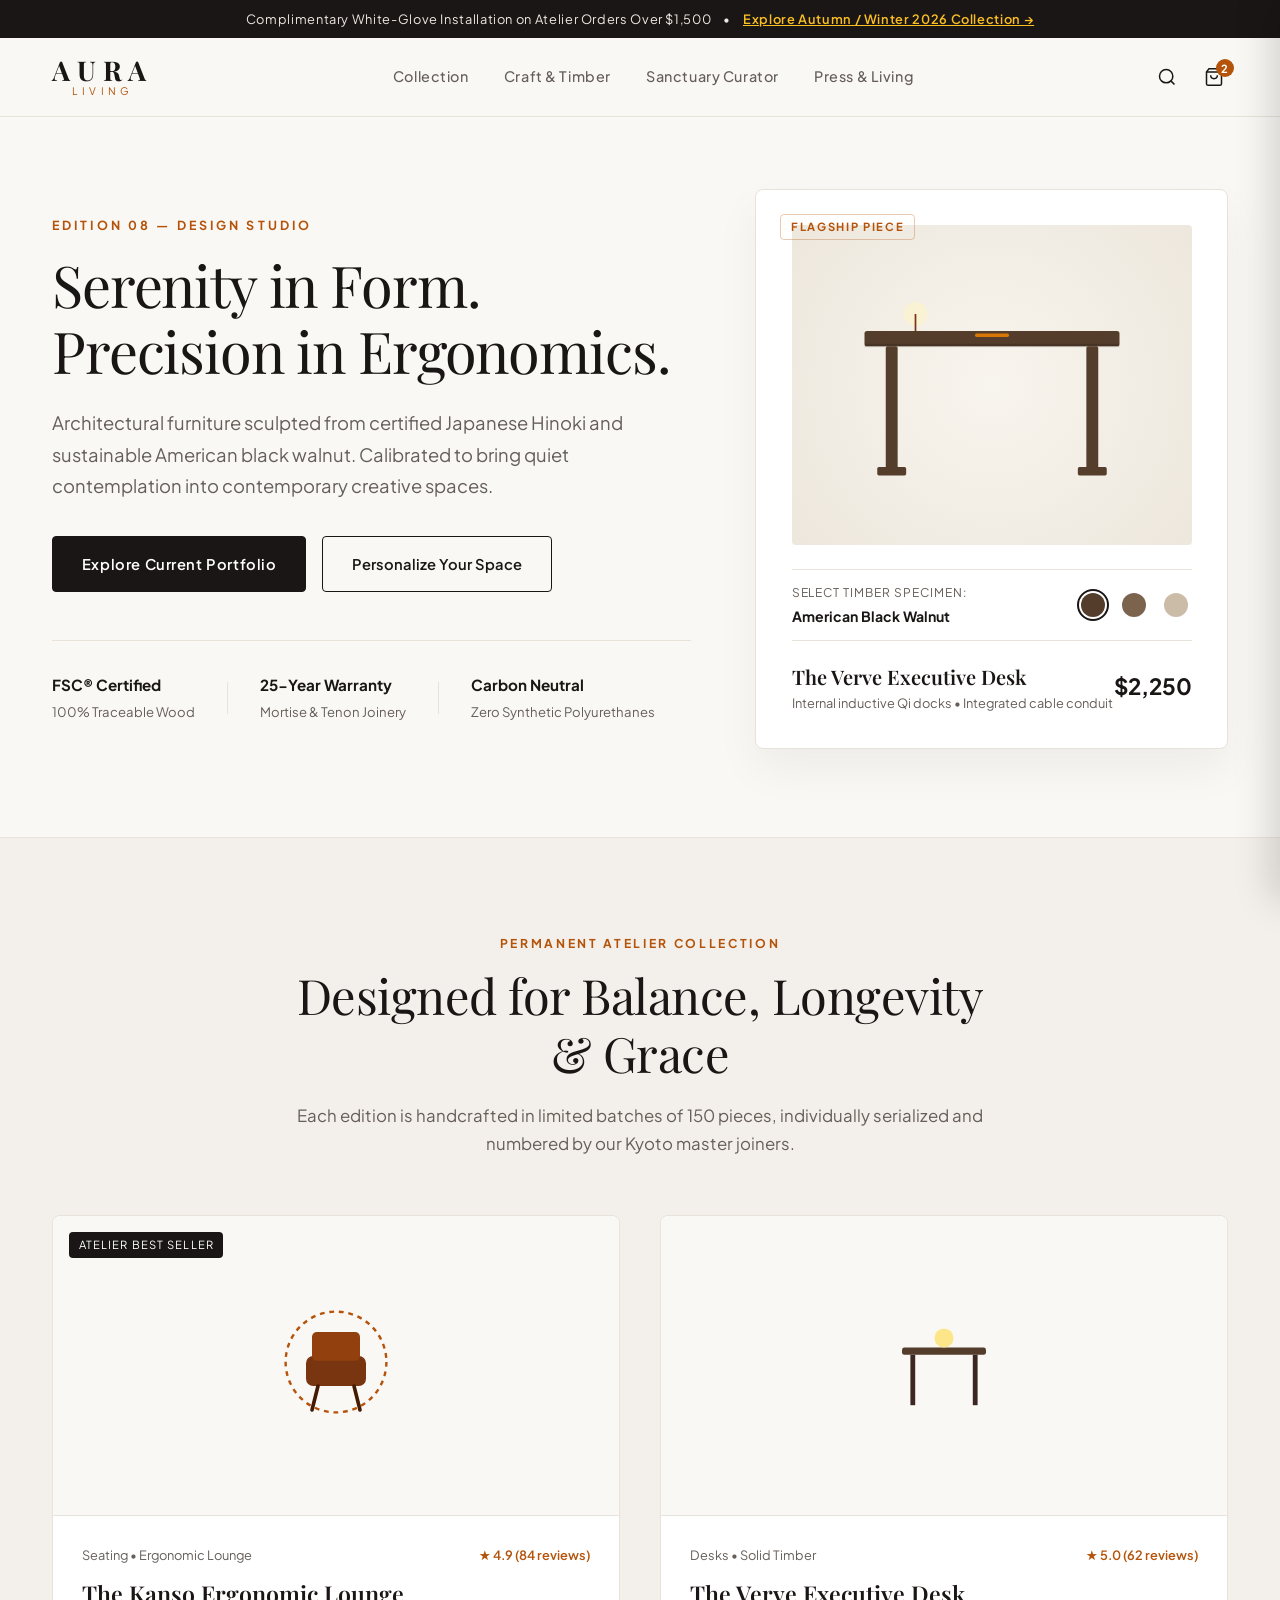
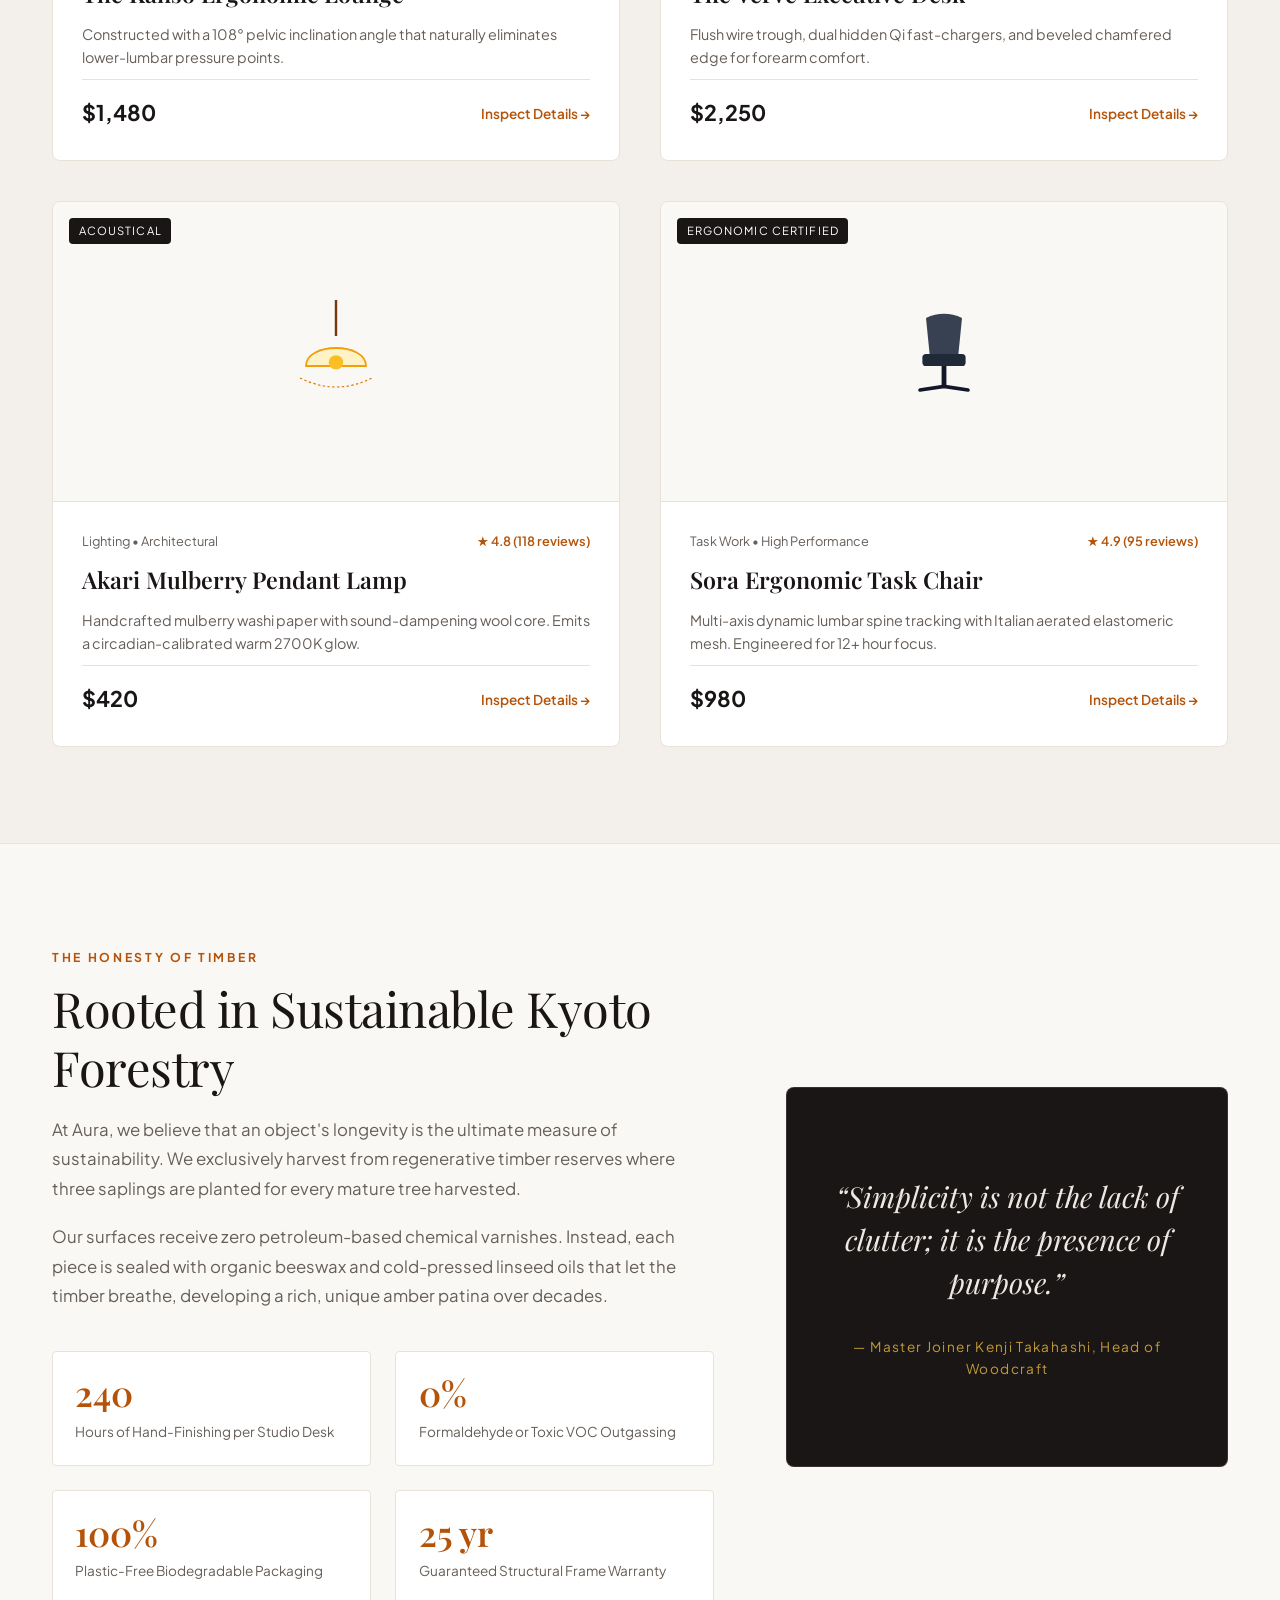
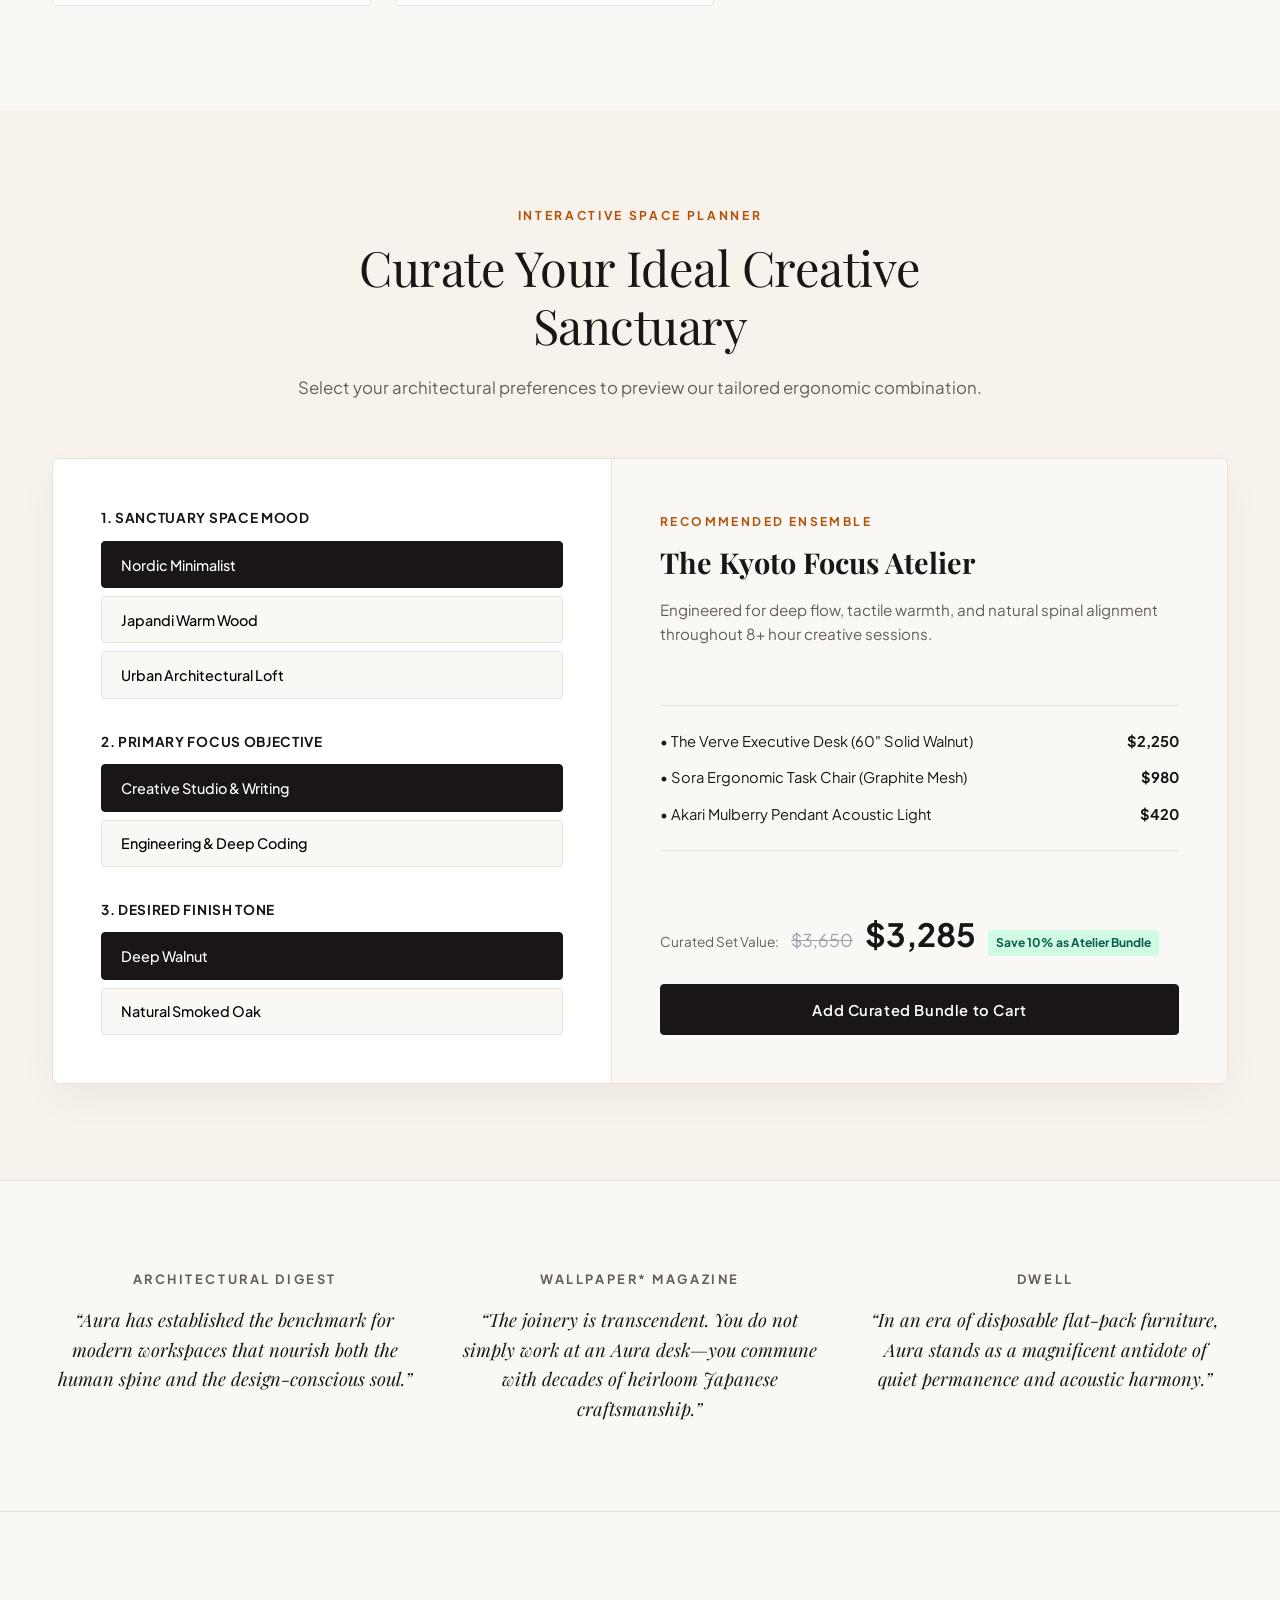
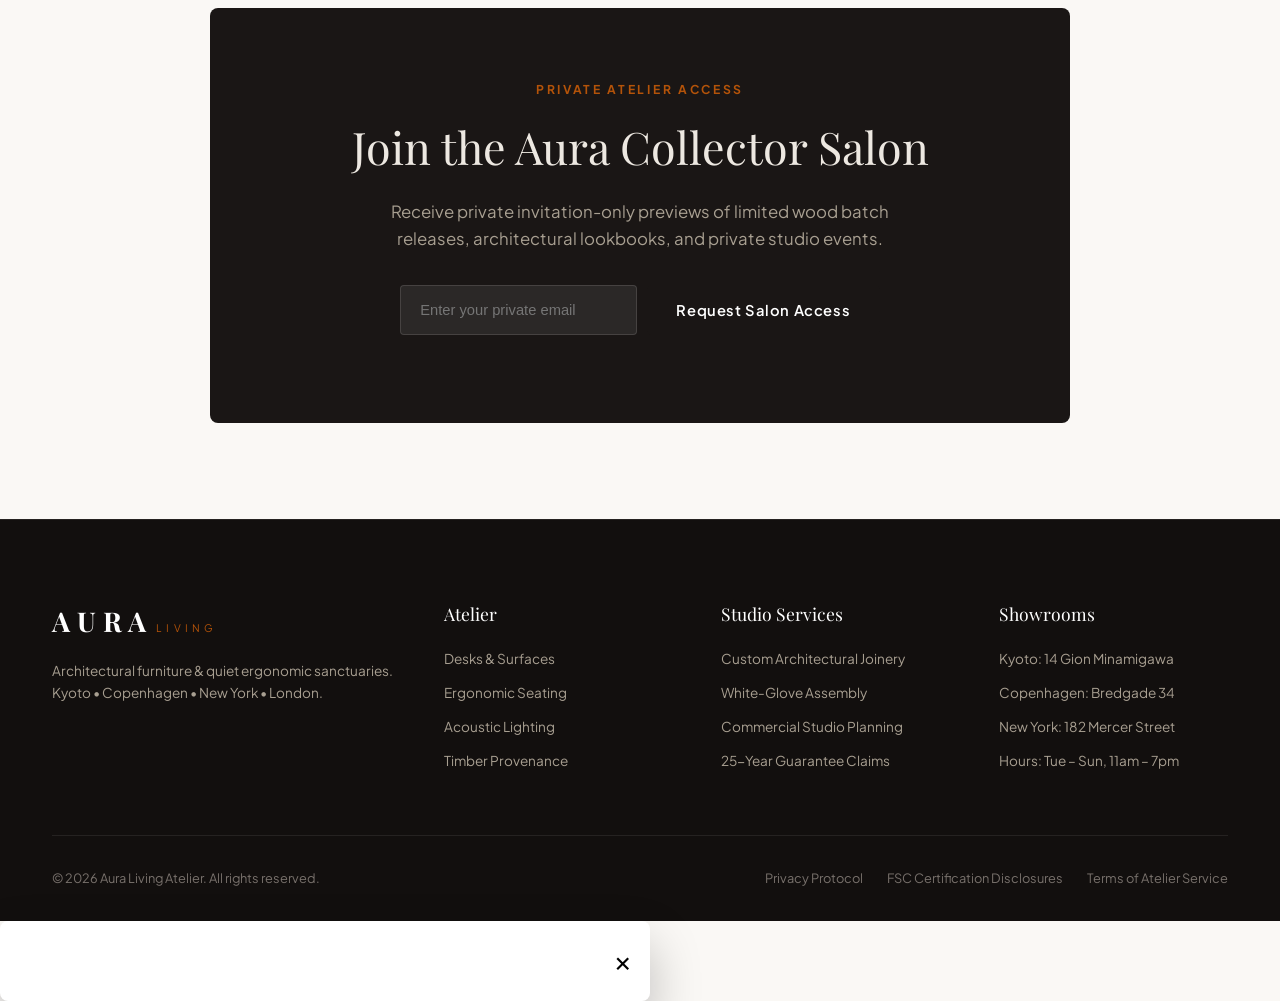
==== aura-home/index.html @ 40849bfd "Initial commit: 3 production landing pages (NexusAI, Aura Living, PulseFit Dynamics)" ====
<!DOCTYPE html>
<html lang="en">
<head>
  <meta charset="UTF-8">
  <meta name="viewport" content="width=device-width, initial-scale=1.0">
  <title>Aura Living — Architectural Furniture &amp; Ergonomic Sanctuaries</title>
  <meta name="description" content="Handcrafted Scandinavian-Japanese ergonomic desks, lounge seating, and architectural lighting engineered from sustainably harvested timber.">
  <link rel="preconnect" href="https://fonts.googleapis.com">
  <link rel="preconnect" href="https://fonts.gstatic.com" crossorigin>
  <link href="https://fonts.googleapis.com/css2?family=Playfair+Display:ital,wght@0,400;0,600;0,700;1,400&family=Plus+Jakarta+Sans:wght@300;400;500;600;700&display=swap" rel="stylesheet">
  <link rel="stylesheet" href="style.css">
</head>
<body>

  <!-- Announcement Bar -->
  <aside class="announcement-bar" id="announcement-bar">
    <div class="announcement-inner">
      <span>Complimentary White-Glove Installation on Atelier Orders Over $1,500</span>
      <span class="announcement-divider">•</span>
      <a href="#flagship" class="announcement-link">Explore Autumn / Winter 2026 Collection &rarr;</a>
    </div>
  </aside>

  <!-- Navigation -->
  <header class="studio-header" id="header">
    <div class="nav-container">
      <button class="mobile-toggle" id="mobile-toggle" aria-label="Toggle Navigation">
        <span></span>
        <span></span>
      </button>

      <a href="#hero" class="studio-logo">
        <span class="logo-title">AURA</span>
        <span class="logo-sub">LIVING</span>
      </a>

      <nav class="studio-nav" id="studio-nav">
        <a href="#flagship" class="nav-link">Collection</a>
        <a href="#materials" class="nav-link">Craft &amp; Timber</a>
        <a href="#customizer" class="nav-link">Sanctuary Curator</a>
        <a href="#reviews" class="nav-link">Press &amp; Living</a>
      </nav>

      <div class="nav-utilities">
        <button class="util-btn search-btn" id="search-trigger" aria-label="Search catalog">
          <svg width="20" height="20" viewBox="0 0 24 24" fill="none" stroke="currentColor" stroke-width="1.8"><circle cx="11" cy="11" r="8"/><path d="M21 21l-4.35-4.35"/></svg>
        </button>
        <button class="util-btn cart-trigger" id="cart-drawer-trigger" aria-label="Shopping Cart">
          <svg width="20" height="20" viewBox="0 0 24 24" fill="none" stroke="currentColor" stroke-width="1.8"><path d="M6 2L3 6v14a2 2 0 0 0 2 2h14a2 2 0 0 0 2-2V6l-3-4z"/><line x1="3" y1="6" x2="21" y2="6"/><path d="M16 10a4 4 0 0 1-8 0"/></svg>
          <span class="cart-count-badge" id="cart-count">2</span>
        </button>
      </div>
    </div>
  </header>

  <main>
    <!-- Hero Section -->
    <section class="hero-section" id="hero">
      <div class="hero-container">
        <div class="hero-content">
          <div class="editorial-tag">EDITION 08 — DESIGN STUDIO</div>
          <h1 class="hero-heading">Serenity in Form. Precision in Ergonomics.</h1>
          <p class="hero-subheading">
            Architectural furniture sculpted from certified Japanese Hinoki and sustainable American black walnut. Calibrated to bring quiet contemplation into contemporary creative spaces.
          </p>

          <div class="hero-actions">
            <a href="#flagship" class="btn-dark">Explore Current Portfolio</a>
            <a href="#customizer" class="btn-outline">Personalize Your Space</a>
          </div>

          <div class="hero-attributes">
            <div class="attr-item">
              <strong>FSC® Certified</strong>
              <span>100% Traceable Wood</span>
            </div>
            <div class="attr-divider"></div>
            <div class="attr-item">
              <strong>25-Year Warranty</strong>
              <span>Mortise &amp; Tenon Joinery</span>
            </div>
            <div class="attr-divider"></div>
            <div class="attr-item">
              <strong>Carbon Neutral</strong>
              <span>Zero Synthetic Polyurethanes</span>
            </div>
          </div>
        </div>

        <div class="hero-visual">
          <div class="visual-card" id="hero-interactive-card">
            <div class="product-badge">FLAGSHIP PIECE</div>
            <div class="material-preview-box" id="material-preview-display">
              <div class="furniture-illustration" id="furniture-svg-stage">
                <!-- Architectural Desk Line SVG -->
                <svg width="340" height="260" viewBox="0 0 400 300" fill="none" xmlns="http://www.w3.org/2000/svg" class="desk-svg">
                  <!-- Desk Top -->
                  <rect x="50" y="90" width="300" height="18" rx="3" class="part-wood wood-fill" />
                  <!-- Bevel edge shadow -->
                  <rect x="50" y="105" width="300" height="4" fill="rgba(0,0,0,0.15)" />
                  <!-- Left Leg Assembly -->
                  <rect x="75" y="108" width="14" height="150" rx="2" class="part-wood wood-fill" />
                  <rect x="65" y="250" width="34" height="10" rx="2" class="part-wood wood-fill" />
                  <!-- Right Leg Assembly -->
                  <rect x="311" y="108" width="14" height="150" rx="2" class="part-wood wood-fill" />
                  <rect x="301" y="250" width="34" height="10" rx="2" class="part-wood wood-fill" />
                  <!-- Cable Conceal Conduit Inlay -->
                  <rect x="180" y="93" width="40" height="4" rx="2" fill="#D97706" />
                  <!-- Decorative Minimalist Lamp Shadow -->
                  <circle cx="110" cy="70" r="14" fill="#FEF3C7" opacity="0.6" />
                  <path d="M110 70 L110 90" stroke="#78350F" stroke-width="2"/>
                </svg>
              </div>
            </div>

            <div class="material-switcher-panel">
              <div class="switcher-meta">
                <span class="switcher-label">Select Timber Specimen:</span>
                <span class="switcher-active-name" id="current-finish-name">American Black Walnut</span>
              </div>
              <div class="swatches-row">
                <button class="swatch-btn active" data-finish="walnut" data-name="American Black Walnut" data-color="#543D2B" title="Black Walnut">
                  <span class="swatch-color" style="background: #543D2B;"></span>
                </button>
                <button class="swatch-btn" data-finish="oak" data-name="Smoked European Oak" data-color="#7C634E" title="Smoked Oak">
                  <span class="swatch-color" style="background: #7C634E;"></span>
                </button>
                <button class="swatch-btn" data-finish="ash" data-name="Bleached Nordic Ash" data-color="#CBBCA8" title="Nordic Ash">
                  <span class="swatch-color" style="background: #CBBCA8;"></span>
                </button>
              </div>
            </div>

            <div class="hero-product-details">
              <div>
                <h4>The Verve Executive Desk</h4>
                <p>Internal inductive Qi docks &bull; Integrated cable conduit</p>
              </div>
              <div class="product-price-tag">$2,250</div>
            </div>
          </div>
        </div>
      </div>
    </section>

    <!-- Flagship Collection Grid -->
    <section class="collection-section" id="flagship">
      <div class="section-container">
        <div class="editorial-header">
          <span class="editorial-sub">PERMANENT ATELIER COLLECTION</span>
          <h2 class="editorial-title">Designed for Balance, Longevity &amp; Grace</h2>
          <p class="editorial-lead">Each edition is handcrafted in limited batches of 150 pieces, individually serialized and numbered by our Kyoto master joiners.</p>
        </div>

        <div class="product-grid">
          <!-- Product 1 -->
          <article class="product-card" data-id="1">
            <div class="card-image-wrap">
              <div class="badge-tag">Atelier Best Seller</div>
              <div class="product-art p-art-1">
                <div class="art-visual-placeholder">
                  <svg width="120" height="120" viewBox="0 0 100 100" fill="none">
                    <circle cx="50" cy="50" r="42" stroke="#B45309" stroke-width="2" stroke-dasharray="4 4"/>
                    <rect x="25" y="45" width="50" height="25" rx="6" fill="#78350F"/>
                    <path d="M35 70 L30 90 M65 70 L70 90" stroke="#451A03" stroke-width="3" stroke-linecap="round"/>
                    <rect x="30" y="25" width="40" height="24" rx="4" fill="#92400E"/>
                  </svg>
                </div>
              </div>
              <button class="quick-add-btn" onclick="addToCart(1, 'The Kanso Ergonomic Lounge', 1480, 'Black Walnut / Cognac Leather')">
                + Quick Add to Sanctuary
              </button>
            </div>
            <div class="card-info">
              <div class="card-meta">
                <span class="category">Seating &bull; Ergonomic Lounge</span>
                <span class="rating">★ 4.9 (84 reviews)</span>
              </div>
              <h3 class="product-title">The Kanso Ergonomic Lounge</h3>
              <p class="product-brief">Constructed with a 108° pelvic inclination angle that naturally eliminates lower-lumbar pressure points.</p>
              <div class="price-row">
                <span class="price">$1,480</span>
                <button class="details-link" onclick="openProductModal(1)">Inspect Details &rarr;</button>
              </div>
            </div>
          </article>

          <!-- Product 2 -->
          <article class="product-card" data-id="2">
            <div class="card-image-wrap">
              <div class="product-art p-art-2">
                <div class="art-visual-placeholder">
                  <svg width="120" height="120" viewBox="0 0 100 100" fill="none">
                    <rect x="15" y="38" width="70" height="6" rx="2" fill="#543D2B"/>
                    <rect x="22" y="44" width="4" height="42" fill="#3E2723"/>
                    <rect x="74" y="44" width="4" height="42" fill="#3E2723"/>
                    <circle cx="50" cy="30" r="8" fill="#FDE68A"/>
                  </svg>
                </div>
              </div>
              <button class="quick-add-btn" onclick="addToCart(2, 'The Verve Executive Desk', 2250, 'Solid American Walnut')">
                + Quick Add to Sanctuary
              </button>
            </div>
            <div class="card-info">
              <div class="card-meta">
                <span class="category">Desks &bull; Solid Timber</span>
                <span class="rating">★ 5.0 (62 reviews)</span>
              </div>
              <h3 class="product-title">The Verve Executive Desk</h3>
              <p class="product-brief">Flush wire trough, dual hidden Qi fast-chargers, and beveled chamfered edge for forearm comfort.</p>
              <div class="price-row">
                <span class="price">$2,250</span>
                <button class="details-link" onclick="openProductModal(2)">Inspect Details &rarr;</button>
              </div>
            </div>
          </article>

          <!-- Product 3 -->
          <article class="product-card" data-id="3">
            <div class="card-image-wrap">
              <div class="badge-tag">Acoustical</div>
              <div class="product-art p-art-3">
                <div class="art-visual-placeholder">
                  <svg width="120" height="120" viewBox="0 0 100 100" fill="none">
                    <line x1="50" y1="10" x2="50" y2="40" stroke="#78350F" stroke-width="2"/>
                    <path d="M25 65 C25 45 75 45 75 65 Z" fill="#FEF3C7" stroke="#F59E0B" stroke-width="1.5"/>
                    <circle cx="50" cy="62" r="6" fill="#FBBF24"/>
                    <path d="M20 75 Q50 90 80 75" stroke="#D97706" stroke-width="1" stroke-dasharray="2 2"/>
                  </svg>
                </div>
              </div>
              <button class="quick-add-btn" onclick="addToCart(3, 'Akari Mulberry Pendant Lamp', 420, 'Washi Paper / Brushed Brass')">
                + Quick Add to Sanctuary
              </button>
            </div>
            <div class="card-info">
              <div class="card-meta">
                <span class="category">Lighting &bull; Architectural</span>
                <span class="rating">★ 4.8 (118 reviews)</span>
              </div>
              <h3 class="product-title">Akari Mulberry Pendant Lamp</h3>
              <p class="product-brief">Handcrafted mulberry washi paper with sound-dampening wool core. Emits a circadian-calibrated warm 2700K glow.</p>
              <div class="price-row">
                <span class="price">$420</span>
                <button class="details-link" onclick="openProductModal(3)">Inspect Details &rarr;</button>
              </div>
            </div>
          </article>

          <!-- Product 4 -->
          <article class="product-card" data-id="4">
            <div class="card-image-wrap">
              <div class="badge-tag">Ergonomic Certified</div>
              <div class="product-art p-art-4">
                <div class="art-visual-placeholder">
                  <svg width="120" height="120" viewBox="0 0 100 100" fill="none">
                    <path d="M35 25 Q50 18 65 25 L62 55 Q50 60 38 55 Z" fill="#374151"/>
                    <rect x="32" y="55" width="36" height="10" rx="3" fill="#1F2937"/>
                    <line x1="50" y1="65" x2="50" y2="82" stroke="#111827" stroke-width="4"/>
                    <path d="M30 85 L50 82 L70 85" stroke="#111827" stroke-width="3" stroke-linecap="round"/>
                  </svg>
                </div>
              </div>
              <button class="quick-add-btn" onclick="addToCart(4, 'Sora Ergonomic Task Chair', 980, 'Cast Magnesium / 3D Mesh')">
                + Quick Add to Sanctuary
              </button>
            </div>
            <div class="card-info">
              <div class="card-meta">
                <span class="category">Task Work &bull; High Performance</span>
                <span class="rating">★ 4.9 (95 reviews)</span>
              </div>
              <h3 class="product-title">Sora Ergonomic Task Chair</h3>
              <p class="product-brief">Multi-axis dynamic lumbar spine tracking with Italian aerated elastomeric mesh. Engineered for 12+ hour focus.</p>
              <div class="price-row">
                <span class="price">$980</span>
                <button class="details-link" onclick="openProductModal(4)">Inspect Details &rarr;</button>
              </div>
            </div>
          </article>
        </div>
      </div>
    </section>

    <!-- Craft & Material Philosophy -->
    <section class="materials-section" id="materials">
      <div class="section-container">
        <div class="materials-layout">
          <div class="materials-text">
            <span class="editorial-sub">THE HONESTY OF TIMBER</span>
            <h2 class="editorial-title">Rooted in Sustainable Kyoto Forestry</h2>
            <p>
              At Aura, we believe that an object's longevity is the ultimate measure of sustainability. We exclusively harvest from regenerative timber reserves where three saplings are planted for every mature tree harvested.
            </p>
            <p>
              Our surfaces receive zero petroleum-based chemical varnishes. Instead, each piece is sealed with organic beeswax and cold-pressed linseed oils that let the timber breathe, developing a rich, unique amber patina over decades.
            </p>

            <div class="specs-grid">
              <div class="spec-card">
                <span class="spec-num">240</span>
                <span class="spec-label">Hours of Hand-Finishing per Studio Desk</span>
              </div>
              <div class="spec-card">
                <span class="spec-num">0%</span>
                <span class="spec-label">Formaldehyde or Toxic VOC Outgassing</span>
              </div>
              <div class="spec-card">
                <span class="spec-num">100%</span>
                <span class="spec-label">Plastic-Free Biodegradable Packaging</span>
              </div>
              <div class="spec-card">
                <span class="spec-num">25 yr</span>
                <span class="spec-label">Guaranteed Structural Frame Warranty</span>
              </div>
            </div>
          </div>

          <div class="materials-graphic">
            <div class="craft-frame">
              <div class="craft-quote">
                &ldquo;Simplicity is not the lack of clutter; it is the presence of purpose.&rdquo;
              </div>
              <div class="craft-signee">— Master Joiner Kenji Takahashi, Head of Woodcraft</div>
            </div>
          </div>
        </div>
      </div>
    </section>

    <!-- Interactive Sanctuary Curator / Room Bundler -->
    <section class="customizer-section" id="customizer">
      <div class="section-container">
        <div class="editorial-header">
          <span class="editorial-sub">INTERACTIVE SPACE PLANNER</span>
          <h2 class="editorial-title">Curate Your Ideal Creative Sanctuary</h2>
          <p class="editorial-lead">Select your architectural preferences to preview our tailored ergonomic combination.</p>
        </div>

        <div class="customizer-card">
          <div class="quiz-controls">
            <div class="control-group">
              <label>1. Sanctuary Space Mood</label>
              <div class="option-buttons" id="mood-selector">
                <button class="opt-btn active" data-mood="minimal">Nordic Minimalist</button>
                <button class="opt-btn" data-mood="warm">Japandi Warm Wood</button>
                <button class="opt-btn" data-mood="loft">Urban Architectural Loft</button>
              </div>
            </div>

            <div class="control-group">
              <label>2. Primary Focus Objective</label>
              <div class="option-buttons" id="goal-selector">
                <button class="opt-btn active" data-goal="creative">Creative Studio &amp; Writing</button>
                <button class="opt-btn" data-goal="executive">Engineering &amp; Deep Coding</button>
              </div>
            </div>

            <div class="control-group">
              <label>3. Desired Finish Tone</label>
              <div class="option-buttons" id="finish-selector">
                <button class="opt-btn active" data-finish="walnut">Deep Walnut</button>
                <button class="opt-btn" data-finish="oak">Natural Smoked Oak</button>
              </div>
            </div>
          </div>

          <div class="curation-recommendation" id="curation-result">
            <div class="rec-header">
              <span class="rec-tag">RECOMMENDED ENSEMBLE</span>
              <h3 id="bundle-title">The Kyoto Focus Atelier</h3>
              <p id="bundle-desc">Engineered for deep flow, tactile warmth, and natural spinal alignment throughout 8+ hour creative sessions.</p>
            </div>

            <div class="bundle-items-list" id="bundle-items-list">
              <div class="bundle-item">
                <span>• The Verve Executive Desk (60" Solid Walnut)</span>
                <strong>$2,250</strong>
              </div>
              <div class="bundle-item">
                <span>• Sora Ergonomic Task Chair (Graphite Mesh)</span>
                <strong>$980</strong>
              </div>
              <div class="bundle-item">
                <span>• Akari Mulberry Pendant Acoustic Light</span>
                <strong>$420</strong>
              </div>
            </div>

            <div class="bundle-pricing-row">
              <div class="bundle-totals">
                <span class="bundle-label">Curated Set Value:</span>
                <span class="bundle-old-price" id="bundle-old-price">$3,650</span>
                <span class="bundle-new-price" id="bundle-new-price">$3,285</span>
                <span class="bundle-savings">Save 10% as Atelier Bundle</span>
              </div>
              <button class="btn-dark" id="add-bundle-btn">Add Curated Bundle to Cart</button>
            </div>
          </div>
        </div>
      </div>
    </section>

    <!-- Press & Architectural Living -->
    <section class="press-section" id="reviews">
      <div class="section-container">
        <div class="press-grid">
          <blockquote class="press-item">
            <div class="press-source">ARCHITECTURAL DIGEST</div>
            <p>&ldquo;Aura has established the benchmark for modern workspaces that nourish both the human spine and the design-conscious soul.&rdquo;</p>
          </blockquote>
          <blockquote class="press-item">
            <div class="press-source">WALLPAPER* MAGAZINE</div>
            <p>&ldquo;The joinery is transcendent. You do not simply work at an Aura desk—you commune with decades of heirloom Japanese craftsmanship.&rdquo;</p>
          </blockquote>
          <blockquote class="press-item">
            <div class="press-source">DWELL</div>
            <p>&ldquo;In an era of disposable flat-pack furniture, Aura stands as a magnificent antidote of quiet permanence and acoustic harmony.&rdquo;</p>
          </blockquote>
        </div>
      </div>
    </section>

    <!-- Newsletter Salon Invitation -->
    <section class="salon-section">
      <div class="section-container">
        <div class="salon-card">
          <div class="editorial-sub">PRIVATE ATELIER ACCESS</div>
          <h2>Join the Aura Collector Salon</h2>
          <p>Receive private invitation-only previews of limited wood batch releases, architectural lookbooks, and private studio events.</p>
          <form class="salon-form" id="salon-form">
            <input type="email" placeholder="Enter your private email" required id="salon-email">
            <button type="submit" class="btn-dark">Request Salon Access</button>
          </form>
          <div id="salon-feedback" class="salon-feedback"></div>
        </div>
      </div>
    </section>
  </main>

  <!-- Footer -->
  <footer class="studio-footer">
    <div class="section-container">
      <div class="footer-grid">
        <div class="footer-brand">
          <span class="logo-title">AURA</span>
          <span class="logo-sub">LIVING</span>
          <p class="footer-tagline">Architectural furniture &amp; quiet ergonomic sanctuaries. Kyoto &bull; Copenhagen &bull; New York &bull; London.</p>
        </div>

        <div class="footer-links-col">
          <h4>Atelier</h4>
          <a href="#flagship">Desks &amp; Surfaces</a>
          <a href="#flagship">Ergonomic Seating</a>
          <a href="#flagship">Acoustic Lighting</a>
          <a href="#materials">Timber Provenance</a>
        </div>

        <div class="footer-links-col">
          <h4>Studio Services</h4>
          <a href="#customizer">Custom Architectural Joinery</a>
          <a href="#">White-Glove Assembly</a>
          <a href="#">Commercial Studio Planning</a>
          <a href="#">25-Year Guarantee Claims</a>
        </div>

        <div class="footer-links-col">
          <h4>Showrooms</h4>
          <p>Kyoto: 14 Gion Minamigawa</p>
          <p>Copenhagen: Bredgade 34</p>
          <p>New York: 182 Mercer Street</p>
          <p>Hours: Tue – Sun, 11am – 7pm</p>
        </div>
      </div>

      <div class="footer-bottom-row">
        <span>&copy; 2026 Aura Living Atelier. All rights reserved.</span>
        <div class="footer-legals">
          <a href="#">Privacy Protocol</a>
          <a href="#">FSC Certification Disclosures</a>
          <a href="#">Terms of Atelier Service</a>
        </div>
      </div>
    </div>
  </footer>

  <!-- Slide-out Cart Drawer -->
  <div class="cart-backdrop" id="cart-backdrop"></div>
  <aside class="cart-drawer" id="cart-drawer" aria-label="Shopping Cart Drawer">
    <div class="cart-header">
      <div class="cart-title">
        <h3>Your Atelier Order</h3>
        <span class="cart-count-sub" id="cart-items-count-text">2 Items</span>
      </div>
      <button class="cart-close" id="cart-close-btn">&times;</button>
    </div>

    <div class="cart-items-list" id="cart-items-container">
      <!-- Items dynamically populated via script.js -->
    </div>

    <div class="cart-footer">
      <div class="cart-summary-line">
        <span>White-Glove Delivery</span>
        <strong class="free-tag">Complimentary ($250 Value)</strong>
      </div>
      <div class="cart-summary-line subtotal">
        <span>Order Subtotal</span>
        <strong id="cart-subtotal-val">$3,730</strong>
      </div>
      <button class="btn-dark btn-block btn-checkout" id="checkout-btn">Proceed to Secure Checkout</button>
      <p class="cart-footnote">Includes 30-day in-home trial &amp; free insured returns.</p>
    </div>
  </aside>

  <!-- Product Quick Detail Modal -->
  <div class="modal-backdrop" id="product-modal" role="dialog" aria-modal="true" aria-hidden="true">
    <div class="modal-sheet">
      <button class="modal-close" id="product-modal-close">&times;</button>
      <div class="modal-body" id="modal-product-content">
        <!-- Injected via script.js -->
      </div>
    </div>
  </div>

  <!-- Toast Notification Hub -->
  <div class="toast-hub" id="toast-hub"></div>

  <script src="script.js"></script>
</body>
</html>
---- aura-home/style.css ----
/* ==========================================================================
   Aura Living — Japandi & Modern Architectural Luxury Stylesheet
   ========================================================================== */

:root {
  --bg-sand: #FAF8F5;
  --bg-cream: #F3EFEA;
  --bg-card: #FFFFFF;
  --bg-espresso: #1A1615;
  --bg-dark-card: #26211F;
  
  --text-dark: #1A1615;
  --text-muted: #665E58;
  --text-light: #FBF8F5;
  --text-light-muted: #A89F91;
  
  --accent-amber: #B45309;
  --accent-olive: #475545;
  --accent-gold: #C29B38;
  
  --border-subtle: #E8E2D9;
  --border-dark: rgba(255, 255, 255, 0.12);
  
  --font-serif: 'Playfair Display', Georgia, serif;
  --font-sans: 'Plus Jakarta Sans', -apple-system, BlinkMacSystemFont, sans-serif;
  
  --radius-xs: 4px;
  --radius-sm: 8px;
  --radius-md: 14px;
  --radius-lg: 20px;
  --radius-full: 9999px;
  
  --transition-smooth: 0.3s cubic-bezier(0.16, 1, 0.3, 1);
}

*, *::before, *::after {
  box-sizing: border-box;
  margin: 0;
  padding: 0;
}

html {
  scroll-behavior: smooth;
  font-size: 16px;
}

body {
  font-family: var(--font-sans);
  background-color: var(--bg-sand);
  color: var(--text-dark);
  line-height: 1.6;
  overflow-x: hidden;
  -webkit-font-smoothing: antialiased;
}

a {
  color: inherit;
  text-decoration: none;
}

button {
  font-family: inherit;
}

.section-container {
  max-width: 1240px;
  margin: 0 auto;
  padding: 0 2rem;
}

/* ==========================================================================
   Typography & Editorial Kicker
   ========================================================================== */
.editorial-header {
  text-align: center;
  max-width: 720px;
  margin: 0 auto 3.5rem;
}

.editorial-sub {
  font-size: 0.76rem;
  letter-spacing: 0.22em;
  text-transform: uppercase;
  color: var(--accent-amber);
  font-weight: 700;
  margin-bottom: 0.75rem;
  display: block;
}

.editorial-title {
  font-family: var(--font-serif);
  font-size: clamp(2.2rem, 3.8vw, 3.2rem);
  font-weight: 400;
  line-height: 1.2;
  letter-spacing: -0.01em;
  margin-bottom: 1.2rem;
  color: var(--text-dark);
}

.editorial-lead {
  font-size: 1.05rem;
  color: var(--text-muted);
  line-height: 1.7;
}

/* Buttons */
.btn-dark {
  display: inline-flex;
  align-items: center;
  justify-content: center;
  gap: 0.5rem;
  background-color: var(--bg-espresso);
  color: #FFFFFF;
  font-size: 0.92rem;
  font-weight: 600;
  letter-spacing: 0.04em;
  padding: 0.95rem 1.8rem;
  border-radius: var(--radius-xs);
  border: 1px solid var(--bg-espresso);
  cursor: pointer;
  transition: all var(--transition-smooth);
}

.btn-dark:hover {
  background-color: #38302D;
  transform: translateY(-2px);
}

.btn-outline {
  display: inline-flex;
  align-items: center;
  justify-content: center;
  gap: 0.5rem;
  background-color: transparent;
  color: var(--text-dark);
  font-size: 0.92rem;
  font-weight: 600;
  padding: 0.95rem 1.8rem;
  border-radius: var(--radius-xs);
  border: 1px solid var(--text-dark);
  cursor: pointer;
  transition: all var(--transition-smooth);
}

.btn-outline:hover {
  background-color: var(--text-dark);
  color: #FFFFFF;
}

.btn-block {
  width: 100%;
}

/* ==========================================================================
   Announcement Bar & Header
   ========================================================================== */
.announcement-bar {
  background-color: var(--bg-espresso);
  color: #EDE8E1;
  font-size: 0.8rem;
  letter-spacing: 0.05em;
  padding: 0.55rem 1rem;
  text-align: center;
}

.announcement-inner {
  display: flex;
  align-items: center;
  justify-content: center;
  gap: 0.75rem;
  flex-wrap: wrap;
}

.announcement-link {
  color: #FBBF24;
  font-weight: 600;
  text-decoration: underline;
}

.studio-header {
  position: sticky;
  top: 0;
  z-index: 90;
  background-color: rgba(250, 248, 245, 0.92);
  backdrop-filter: blur(12px);
  border-bottom: 1px solid var(--border-subtle);
  transition: all var(--transition-smooth);
}

.nav-container {
  max-width: 1240px;
  margin: 0 auto;
  padding: 1.25rem 2rem;
  display: flex;
  align-items: center;
  justify-content: space-between;
}

.studio-logo {
  display: flex;
  flex-direction: column;
  align-items: center;
  line-height: 0.95;
}

.logo-title {
  font-family: var(--font-serif);
  font-size: 1.7rem;
  letter-spacing: 0.25em;
  font-weight: 700;
  color: var(--text-dark);
}

.logo-sub {
  font-size: 0.65rem;
  letter-spacing: 0.4em;
  color: var(--accent-amber);
  margin-top: 2px;
}

.studio-nav {
  display: flex;
  align-items: center;
  gap: 2.2rem;
}

.studio-nav .nav-link {
  font-size: 0.9rem;
  font-weight: 500;
  letter-spacing: 0.04em;
  color: var(--text-muted);
  transition: color var(--transition-smooth);
}

.studio-nav .nav-link:hover {
  color: var(--text-dark);
}

.nav-utilities {
  display: flex;
  align-items: center;
  gap: 1.2rem;
}

.util-btn {
  background: transparent;
  border: none;
  cursor: pointer;
  color: var(--text-dark);
  position: relative;
  display: flex;
  align-items: center;
  justify-content: center;
  padding: 0.25rem;
}

.cart-count-badge {
  position: absolute;
  top: -4px;
  right: -6px;
  background-color: var(--accent-amber);
  color: #FFFFFF;
  font-size: 0.7rem;
  font-weight: 700;
  width: 18px;
  height: 18px;
  border-radius: 50%;
  display: flex;
  align-items: center;
  justify-content: center;
}

.mobile-toggle {
  display: none;
  background: transparent;
  border: none;
  cursor: pointer;
  flex-direction: column;
  gap: 6px;
  padding: 0.3rem;
}

.mobile-toggle span {
  display: block;
  width: 24px;
  height: 2px;
  background-color: var(--text-dark);
}

/* ==========================================================================
   Hero Section
   ========================================================================== */
.hero-section {
  padding: 4.5rem 0 5.5rem;
}

.hero-container {
  max-width: 1240px;
  margin: 0 auto;
  padding: 0 2rem;
  display: grid;
  grid-template-columns: 1.15fr 0.85fr;
  gap: 4rem;
  align-items: center;
}

.editorial-tag {
  font-size: 0.78rem;
  letter-spacing: 0.25em;
  text-transform: uppercase;
  color: var(--accent-amber);
  font-weight: 700;
  margin-bottom: 1rem;
}

.hero-heading {
  font-family: var(--font-serif);
  font-size: clamp(2.8rem, 4.5vw, 4.4rem);
  font-weight: 400;
  line-height: 1.14;
  letter-spacing: -0.02em;
  margin-bottom: 1.5rem;
  color: var(--text-dark);
}

.hero-subheading {
  font-size: 1.15rem;
  color: var(--text-muted);
  line-height: 1.7;
  max-width: 580px;
  margin-bottom: 2.2rem;
}

.hero-actions {
  display: flex;
  gap: 1rem;
  margin-bottom: 3rem;
  flex-wrap: wrap;
}

.hero-attributes {
  display: flex;
  align-items: center;
  gap: 2rem;
  border-top: 1px solid var(--border-subtle);
  padding-top: 2rem;
}

.attr-item {
  display: flex;
  flex-direction: column;
  gap: 0.2rem;
}

.attr-item strong {
  font-size: 0.95rem;
  font-weight: 700;
}

.attr-item span {
  font-size: 0.82rem;
  color: var(--text-muted);
}

.attr-divider {
  width: 1px;
  height: 32px;
  background-color: var(--border-subtle);
}

/* Hero Interactive Visual Card */
.visual-card {
  background-color: #FFFFFF;
  border: 1px solid var(--border-subtle);
  border-radius: var(--radius-sm);
  padding: 2.2rem;
  position: relative;
  box-shadow: 0 20px 45px rgba(26, 22, 21, 0.05);
}

.product-badge {
  position: absolute;
  top: 1.5rem;
  left: 1.5rem;
  font-size: 0.7rem;
  letter-spacing: 0.15em;
  font-weight: 700;
  color: var(--accent-amber);
  border: 1px solid rgba(180, 83, 9, 0.3);
  padding: 0.2rem 0.6rem;
  border-radius: var(--radius-xs);
}

.material-preview-box {
  background: radial-gradient(circle at center, #F8F5EE 0%, #EDE7DD 100%);
  border-radius: var(--radius-xs);
  height: 320px;
  display: flex;
  align-items: center;
  justify-content: center;
  margin-bottom: 1.5rem;
  transition: background 0.4s ease;
}

.desk-svg .wood-fill {
  fill: #543D2B; /* Default Walnut */
  transition: fill 0.3s ease;
}

.material-switcher-panel {
  display: flex;
  justify-content: space-between;
  align-items: center;
  padding: 0.8rem 0;
  border-top: 1px solid var(--border-subtle);
  border-bottom: 1px solid var(--border-subtle);
  margin-bottom: 1.2rem;
}

.switcher-meta {
  display: flex;
  flex-direction: column;
  gap: 0.2rem;
}

.switcher-label {
  font-size: 0.75rem;
  text-transform: uppercase;
  color: var(--text-muted);
  letter-spacing: 0.08em;
}

.switcher-active-name {
  font-size: 0.88rem;
  font-weight: 700;
}

.swatches-row {
  display: flex;
  gap: 0.6rem;
}

.swatch-btn {
  width: 32px;
  height: 32px;
  border-radius: 50%;
  border: 2px solid transparent;
  background: transparent;
  padding: 2px;
  cursor: pointer;
  transition: border-color 0.2s ease;
}

.swatch-btn.active {
  border-color: var(--text-dark);
}

.swatch-color {
  display: block;
  width: 100%;
  height: 100%;
  border-radius: 50%;
}

.hero-product-details {
  display: flex;
  justify-content: space-between;
  align-items: center;
}

.hero-product-details h4 {
  font-family: var(--font-serif);
  font-size: 1.25rem;
  font-weight: 600;
}

.hero-product-details p {
  font-size: 0.8rem;
  color: var(--text-muted);
}

.product-price-tag {
  font-size: 1.4rem;
  font-weight: 700;
  color: var(--text-dark);
}

/* ==========================================================================
   Flagship Collection Grid
   ========================================================================== */
.collection-section {
  padding: 6rem 0;
  background-color: var(--bg-cream);
  border-top: 1px solid var(--border-subtle);
  border-bottom: 1px solid var(--border-subtle);
}

.product-grid {
  display: grid;
  grid-template-columns: repeat(2, 1fr);
  gap: 2.5rem;
}

.product-card {
  background-color: #FFFFFF;
  border: 1px solid var(--border-subtle);
  border-radius: var(--radius-sm);
  overflow: hidden;
  display: flex;
  flex-direction: column;
  transition: transform var(--transition-smooth), box-shadow var(--transition-smooth);
}

.product-card:hover {
  transform: translateY(-4px);
  box-shadow: 0 16px 36px rgba(26, 22, 21, 0.08);
}

.card-image-wrap {
  position: relative;
  height: 300px;
  background-color: #FAF8F5;
  display: flex;
  align-items: center;
  justify-content: center;
  border-bottom: 1px solid var(--border-subtle);
  overflow: hidden;
}

.badge-tag {
  position: absolute;
  top: 1rem;
  left: 1rem;
  background: var(--bg-espresso);
  color: #FFFFFF;
  font-size: 0.7rem;
  letter-spacing: 0.1em;
  padding: 0.25rem 0.6rem;
  border-radius: var(--radius-xs);
  text-transform: uppercase;
  z-index: 2;
}

.quick-add-btn {
  position: absolute;
  bottom: -45px;
  left: 0;
  right: 0;
  background: rgba(26, 22, 21, 0.95);
  color: #FFFFFF;
  border: none;
  padding: 0.85rem;
  font-weight: 600;
  font-size: 0.85rem;
  cursor: pointer;
  transition: bottom 0.25s ease;
  z-index: 3;
}

.card-image-wrap:hover .quick-add-btn {
  bottom: 0;
}

.card-info {
  padding: 1.8rem;
  display: flex;
  flex-direction: column;
  gap: 0.65rem;
  flex-grow: 1;
}

.card-meta {
  display: flex;
  justify-content: space-between;
  align-items: center;
  font-size: 0.8rem;
  color: var(--text-muted);
}

.card-meta .rating {
  color: var(--accent-amber);
  font-weight: 600;
}

.product-title {
  font-family: var(--font-serif);
  font-size: 1.45rem;
  font-weight: 600;
  color: var(--text-dark);
}

.product-brief {
  font-size: 0.9rem;
  color: var(--text-muted);
  line-height: 1.6;
}

.price-row {
  margin-top: auto;
  display: flex;
  justify-content: space-between;
  align-items: center;
  padding-top: 1rem;
  border-top: 1px solid var(--border-subtle);
}

.price-row .price {
  font-size: 1.35rem;
  font-weight: 700;
}

.details-link {
  background: none;
  border: none;
  color: var(--accent-amber);
  font-weight: 600;
  font-size: 0.85rem;
  cursor: pointer;
  transition: transform 0.2s ease;
}

.details-link:hover {
  transform: translateX(4px);
}

/* ==========================================================================
   Materials & Craft Philosophy
   ========================================================================== */
.materials-section {
  padding: 6.5rem 0;
}

.materials-layout {
  display: grid;
  grid-template-columns: 1.2fr 0.8fr;
  gap: 4.5rem;
  align-items: center;
}

.materials-text p {
  color: var(--text-muted);
  font-size: 1.05rem;
  margin-bottom: 1.2rem;
  line-height: 1.75;
}

.specs-grid {
  display: grid;
  grid-template-columns: repeat(2, 1fr);
  gap: 1.5rem;
  margin-top: 2.5rem;
}

.spec-card {
  background-color: #FFFFFF;
  border: 1px solid var(--border-subtle);
  border-radius: var(--radius-xs);
  padding: 1.4rem;
}

.spec-num {
  font-family: var(--font-serif);
  font-size: 2.2rem;
  font-weight: 600;
  color: var(--accent-amber);
  display: block;
  line-height: 1.1;
  margin-bottom: 0.3rem;
}

.spec-label {
  font-size: 0.85rem;
  color: var(--text-muted);
}

.craft-frame {
  background-color: var(--bg-espresso);
  color: #EDE8E1;
  border-radius: var(--radius-sm);
  padding: 3.5rem 2.5rem;
  text-align: center;
  display: flex;
  flex-direction: column;
  justify-content: center;
  min-height: 380px;
  border: 1px solid var(--border-dark);
}

.craft-quote {
  font-family: var(--font-serif);
  font-size: 1.8rem;
  font-style: italic;
  line-height: 1.5;
  margin-bottom: 2rem;
}

.craft-signee {
  font-size: 0.85rem;
  letter-spacing: 0.1em;
  color: var(--accent-gold);
}

/* ==========================================================================
   Sanctuary Curator / Customizer
   ========================================================================== */
.customizer-section {
  padding: 6rem 0;
  background-color: #F7F3EC;
}

.customizer-card {
  background-color: #FFFFFF;
  border: 1px solid var(--border-subtle);
  border-radius: var(--radius-sm);
  display: grid;
  grid-template-columns: 1fr 1.1fr;
  overflow: hidden;
  box-shadow: 0 15px 40px rgba(0,0,0,0.04);
}

.quiz-controls {
  padding: 3rem;
  border-right: 1px solid var(--border-subtle);
  display: flex;
  flex-direction: column;
  gap: 2rem;
}

.control-group label {
  display: block;
  font-size: 0.85rem;
  font-weight: 700;
  letter-spacing: 0.05em;
  text-transform: uppercase;
  margin-bottom: 0.75rem;
  color: var(--text-dark);
}

.option-buttons {
  display: flex;
  flex-direction: column;
  gap: 0.5rem;
}

.opt-btn {
  background-color: #FAF8F5;
  border: 1px solid var(--border-subtle);
  padding: 0.85rem 1.2rem;
  text-align: left;
  font-size: 0.9rem;
  font-weight: 500;
  border-radius: var(--radius-xs);
  cursor: pointer;
  transition: all 0.2s ease;
}

.opt-btn.active {
  background-color: var(--bg-espresso);
  color: #FFFFFF;
  border-color: var(--bg-espresso);
}

.curation-recommendation {
  padding: 3rem;
  display: flex;
  flex-direction: column;
  justify-content: space-between;
  background-color: #FAF8F5;
}

.rec-tag {
  font-size: 0.75rem;
  letter-spacing: 0.2em;
  font-weight: 700;
  color: var(--accent-amber);
}

.rec-header h3 {
  font-family: var(--font-serif);
  font-size: 1.8rem;
  margin: 0.4rem 0 0.8rem;
}

.rec-header p {
  color: var(--text-muted);
  font-size: 0.95rem;
  line-height: 1.6;
}

.bundle-items-list {
  display: flex;
  flex-direction: column;
  gap: 0.8rem;
  margin: 2rem 0;
  border-top: 1px solid var(--border-subtle);
  border-bottom: 1px solid var(--border-subtle);
  padding: 1.5rem 0;
}

.bundle-item {
  display: flex;
  justify-content: space-between;
  font-size: 0.92rem;
}

.bundle-pricing-row {
  display: flex;
  flex-direction: column;
  gap: 1.5rem;
}

.bundle-totals {
  display: flex;
  align-items: baseline;
  gap: 0.75rem;
  flex-wrap: wrap;
}

.bundle-label {
  font-size: 0.85rem;
  color: var(--text-muted);
}

.bundle-old-price {
  text-decoration: line-through;
  color: #9CA3AF;
  font-size: 1.1rem;
}

.bundle-new-price {
  font-size: 2rem;
  font-weight: 700;
  color: var(--text-dark);
}

.bundle-savings {
  background-color: #D1FAE5;
  color: #065F46;
  font-size: 0.75rem;
  font-weight: 700;
  padding: 0.2rem 0.5rem;
  border-radius: var(--radius-xs);
}

/* ==========================================================================
   Press & Testimonials
   ========================================================================== */
.press-section {
  padding: 5.5rem 0;
  border-top: 1px solid var(--border-subtle);
  border-bottom: 1px solid var(--border-subtle);
}

.press-grid {
  display: grid;
  grid-template-columns: repeat(3, 1fr);
  gap: 2.5rem;
}

.press-item {
  text-align: center;
}

.press-source {
  font-size: 0.8rem;
  letter-spacing: 0.2em;
  font-weight: 700;
  color: var(--text-muted);
  margin-bottom: 1rem;
}

.press-item p {
  font-family: var(--font-serif);
  font-size: 1.15rem;
  font-style: italic;
  line-height: 1.6;
}

/* ==========================================================================
   Salon Newsletter Section
   ========================================================================== */
.salon-section {
  padding: 6rem 0;
}

.salon-card {
  background-color: var(--bg-espresso);
  color: #EDE8E1;
  border-radius: var(--radius-sm);
  padding: 4.5rem 2rem;
  text-align: center;
  max-width: 860px;
  margin: 0 auto;
}

.salon-card h2 {
  font-family: var(--font-serif);
  font-size: clamp(2rem, 3.5vw, 2.8rem);
  font-weight: 400;
  margin: 0.5rem 0 1rem;
}

.salon-card p {
  color: #A89F91;
  max-width: 550px;
  margin: 0 auto 2rem;
  font-size: 1.05rem;
}

.salon-form {
  display: flex;
  justify-content: center;
  gap: 0.6rem;
  max-width: 480px;
  margin: 0 auto;
}

.salon-form input {
  background-color: rgba(255, 255, 255, 0.08);
  border: 1px solid var(--border-dark);
  padding: 0.95rem 1.2rem;
  color: #FFFFFF;
  font-size: 0.92rem;
  border-radius: var(--radius-xs);
  flex-grow: 1;
}

.salon-form input:focus {
  outline: none;
  border-color: var(--accent-gold);
}

.salon-feedback {
  margin-top: 1rem;
  font-size: 0.85rem;
  color: #34D399;
}

/* ==========================================================================
   Footer
   ========================================================================== */
.studio-footer {
  background-color: #120F0E;
  color: #EDE8E1;
  padding: 5rem 0 2rem;
  border-top: 1px solid rgba(255, 255, 255, 0.08);
}

.footer-grid {
  display: grid;
  grid-template-columns: 1.5fr 1fr 1fr 1fr;
  gap: 3rem;
  margin-bottom: 4rem;
}

.footer-brand .logo-title {
  color: #FFFFFF;
}

.footer-tagline {
  color: #A89F91;
  font-size: 0.85rem;
  margin-top: 1rem;
  line-height: 1.6;
}

.footer-links-col {
  display: flex;
  flex-direction: column;
  gap: 0.75rem;
}

.footer-links-col h4 {
  font-family: var(--font-serif);
  font-size: 1.1rem;
  font-weight: 400;
  margin-bottom: 0.5rem;
  color: #FFFFFF;
}

.footer-links-col a, .footer-links-col p {
  color: #A89F91;
  font-size: 0.85rem;
  transition: color 0.2s ease;
}

.footer-links-col a:hover {
  color: #FFFFFF;
}

.footer-bottom-row {
  border-top: 1px solid rgba(255, 255, 255, 0.08);
  padding-top: 2rem;
  display: flex;
  justify-content: space-between;
  align-items: center;
  font-size: 0.8rem;
  color: #78716C;
}

.footer-legals {
  display: flex;
  gap: 1.5rem;
}

/* ==========================================================================
   Slide-out Cart Drawer
   ========================================================================== */
.cart-backdrop {
  position: fixed;
  inset: 0;
  background-color: rgba(26, 22, 21, 0.65);
  backdrop-filter: blur(4px);
  z-index: 200;
  opacity: 0;
  pointer-events: none;
  transition: opacity 0.3s ease;
}

.cart-backdrop.open {
  opacity: 1;
  pointer-events: auto;
}

.cart-drawer {
  position: fixed;
  top: 0;
  right: 0;
  bottom: 0;
  width: 100%;
  max-width: 440px;
  background-color: #FFFFFF;
  z-index: 201;
  transform: translateX(100%);
  transition: transform 0.35s cubic-bezier(0.16, 1, 0.3, 1);
  display: flex;
  flex-direction: column;
  box-shadow: -10px 0 35px rgba(0,0,0,0.15);
}

.cart-drawer.open {
  transform: translateX(0);
}

.cart-header {
  padding: 1.5rem 2rem;
  border-bottom: 1px solid var(--border-subtle);
  display: flex;
  justify-content: space-between;
  align-items: center;
}

.cart-title h3 {
  font-family: var(--font-serif);
  font-size: 1.4rem;
}

.cart-count-sub {
  font-size: 0.8rem;
  color: var(--text-muted);
}

.cart-close {
  background: none;
  border: none;
  font-size: 1.8rem;
  cursor: pointer;
  line-height: 1;
  color: var(--text-dark);
}

.cart-items-list {
  padding: 1.5rem 2rem;
  flex-grow: 1;
  overflow-y: auto;
  display: flex;
  flex-direction: column;
  gap: 1.2rem;
}

.cart-item {
  display: flex;
  gap: 1rem;
  padding-bottom: 1.2rem;
  border-bottom: 1px solid var(--border-subtle);
}

.cart-item-info {
  flex-grow: 1;
}

.cart-item-title {
  font-weight: 600;
  font-size: 0.95rem;
}

.cart-item-spec {
  font-size: 0.8rem;
  color: var(--text-muted);
  margin: 0.2rem 0 0.5rem;
}

.cart-item-price {
  font-weight: 700;
  font-size: 0.92rem;
}

.cart-remove-btn {
  background: none;
  border: none;
  color: #DC2626;
  font-size: 0.78rem;
  cursor: pointer;
  margin-top: 0.3rem;
  padding: 0;
}

.cart-footer {
  padding: 1.5rem 2rem;
  border-top: 1px solid var(--border-subtle);
  background-color: #FAF8F5;
}

.cart-summary-line {
  display: flex;
  justify-content: space-between;
  font-size: 0.88rem;
  margin-bottom: 0.6rem;
}

.cart-summary-line.subtotal {
  font-size: 1.15rem;
  font-weight: 700;
  margin-top: 0.8rem;
  padding-top: 0.8rem;
  border-top: 1px solid var(--border-subtle);
}

.free-tag {
  color: #059669;
}

.btn-checkout {
  margin: 1.2rem 0 0.6rem;
}

.cart-footnote {
  font-size: 0.75rem;
  color: var(--text-muted);
  text-align: center;
}

/* ==========================================================================
   Product Detail Modal
   ========================================================================== */
.modal-sheet {
  background-color: #FFFFFF;
  border-radius: var(--radius-sm);
  max-width: 650px;
  width: 90%;
  padding: 2.5rem;
  position: relative;
  box-shadow: 0 25px 50px rgba(0,0,0,0.25);
  max-height: 90vh;
  overflow-y: auto;
}

.modal-close {
  position: absolute;
  top: 1.2rem;
  right: 1.2rem;
  background: none;
  border: none;
  font-size: 1.8rem;
  cursor: pointer;
}

/* Toast Hub */
.toast-hub {
  position: fixed;
  bottom: 2rem;
  left: 2rem;
  z-index: 300;
  display: flex;
  flex-direction: column;
  gap: 0.5rem;
}

.toast-item {
  background-color: var(--bg-espresso);
  color: #EDE8E1;
  padding: 0.9rem 1.4rem;
  border-radius: var(--radius-xs);
  font-size: 0.88rem;
  border-left: 3px solid var(--accent-amber);
  box-shadow: 0 10px 25px rgba(0,0,0,0.2);
  animation: fadeUp 0.3s ease;
}

@keyframes fadeUp {
  from { opacity: 0; transform: translateY(12px); }
  to { opacity: 1; transform: translateY(0); }
}

/* ==========================================================================
   Responsive Breakpoints
   ========================================================================== */
@media (max-width: 1024px) {
  .hero-container {
    grid-template-columns: 1fr;
    gap: 3rem;
  }
  .product-grid {
    grid-template-columns: 1fr;
  }
  .materials-layout {
    grid-template-columns: 1fr;
  }
  .customizer-card {
    grid-template-columns: 1fr;
  }
  .quiz-controls {
    border-right: none;
    border-bottom: 1px solid var(--border-subtle);
  }
  .press-grid {
    grid-template-columns: 1fr;
  }
  .footer-grid {
    grid-template-columns: 1fr 1fr;
  }
}

@media (max-width: 768px) {
  .studio-nav {
    display: none;
  }
  .studio-nav.open {
    display: flex;
    flex-direction: column;
    position: absolute;
    top: 100%;
    left: 0;
    right: 0;
    background-color: #FFFFFF;
    border-bottom: 1px solid var(--border-subtle);
    padding: 1.5rem;
    gap: 1.2rem;
  }
  .mobile-toggle {
    display: flex;
  }
  .hero-attributes {
    flex-direction: column;
    align-items: flex-start;
    gap: 1rem;
  }
  .attr-divider {
    display: none;
  }
  .footer-grid {
    grid-template-columns: 1fr;
  }
  .salon-form {
    flex-direction: column;
  }
}
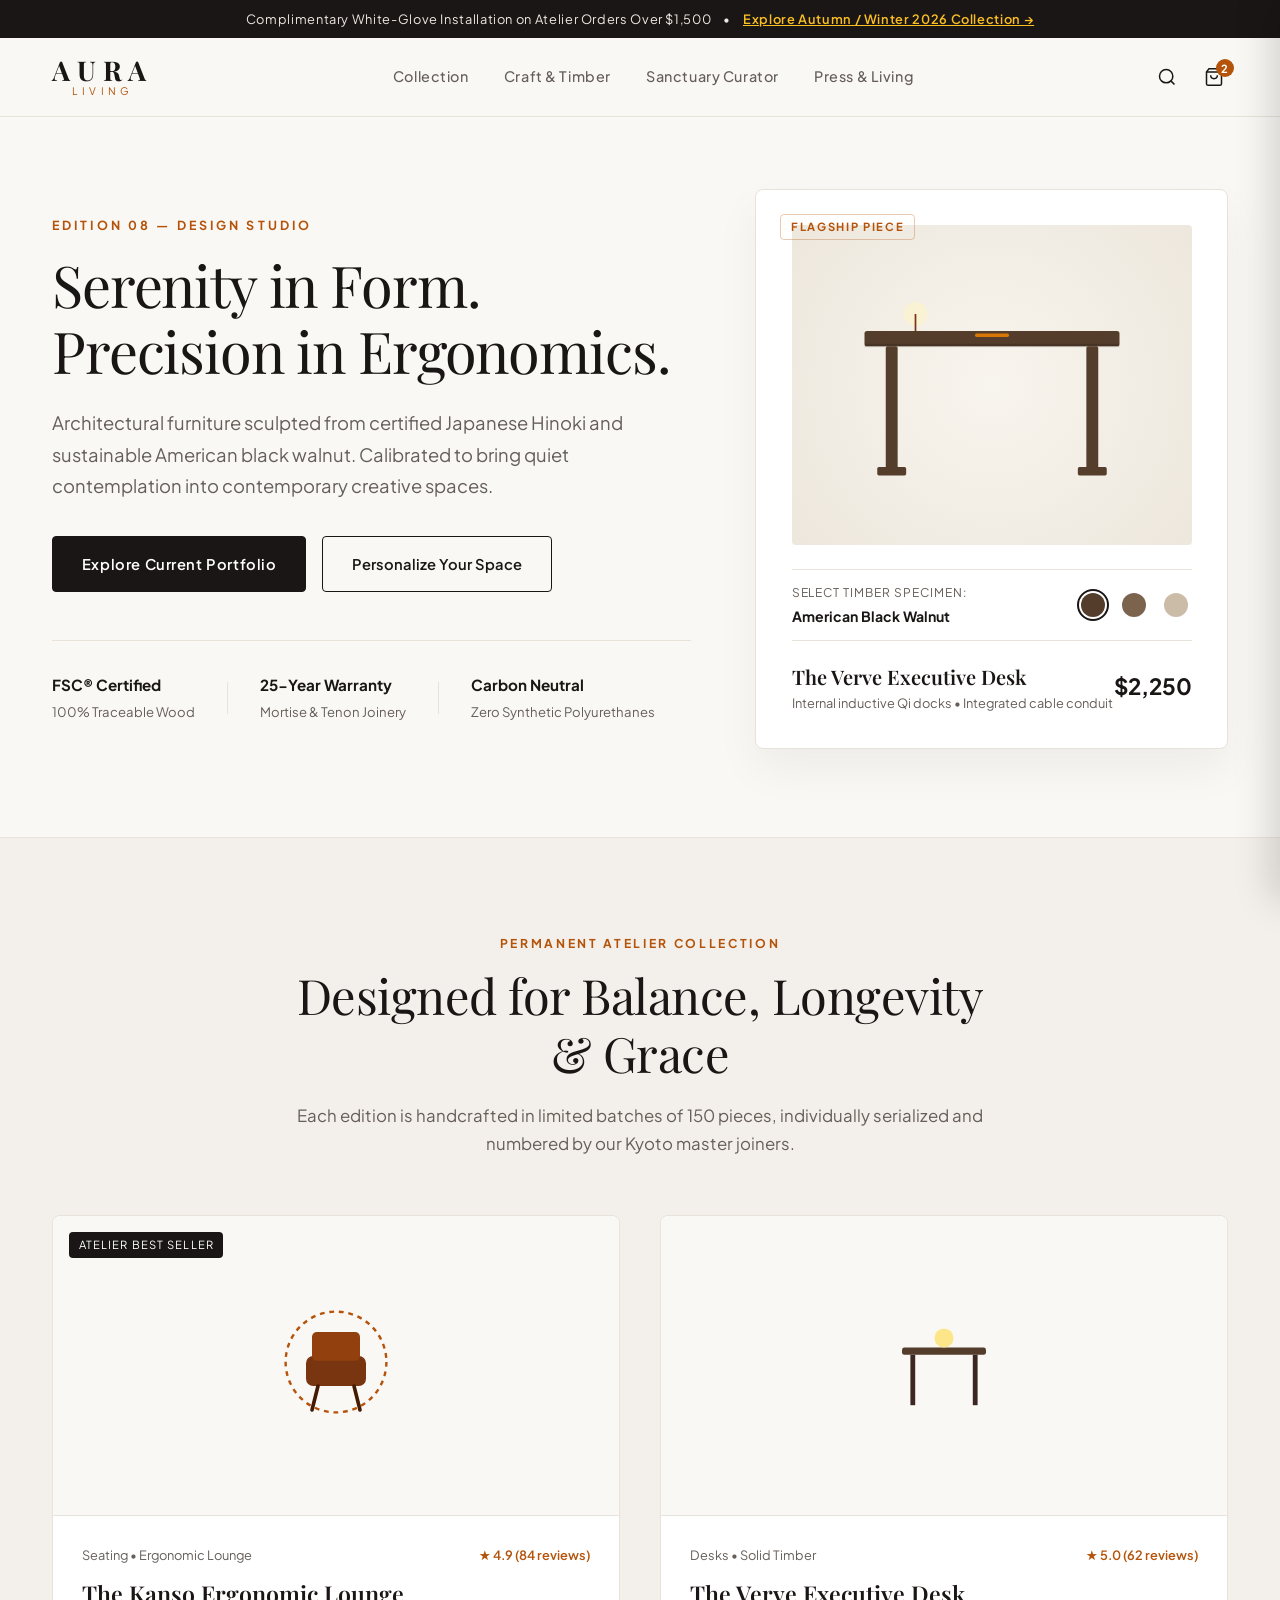
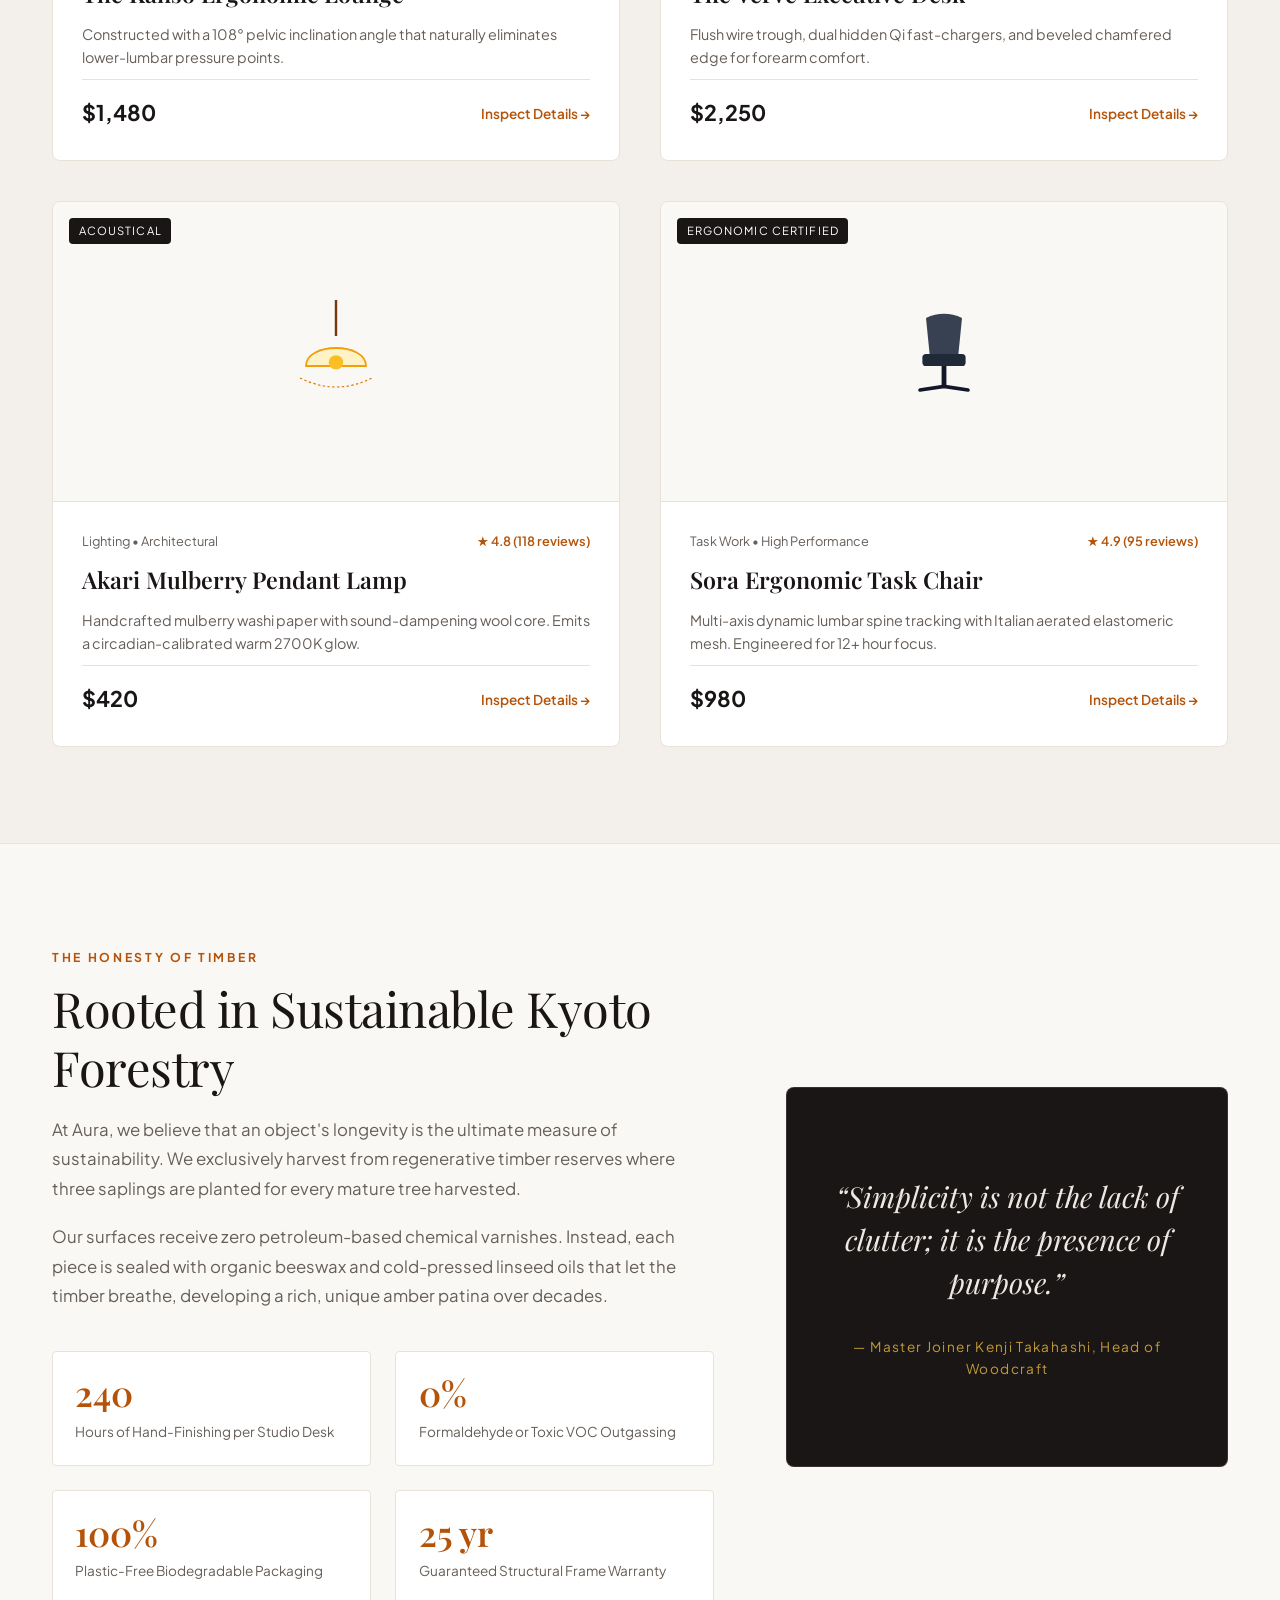
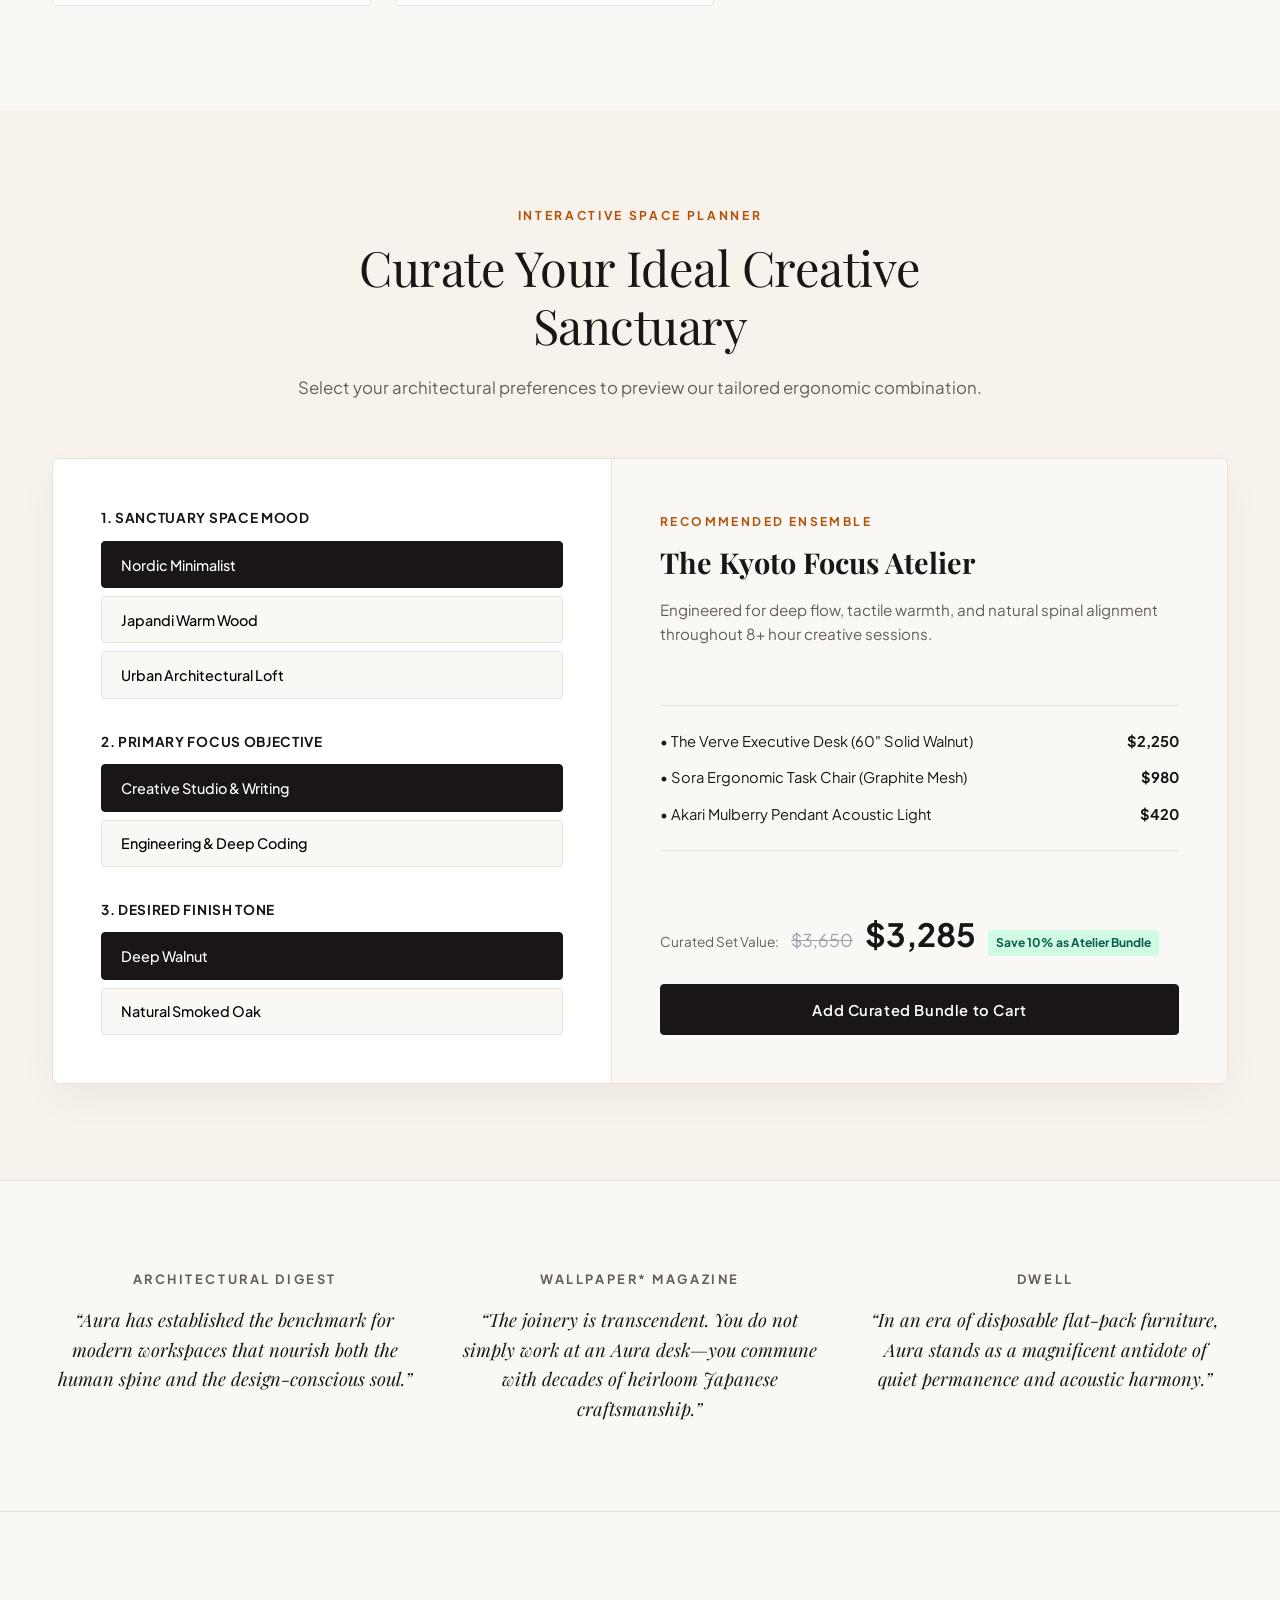
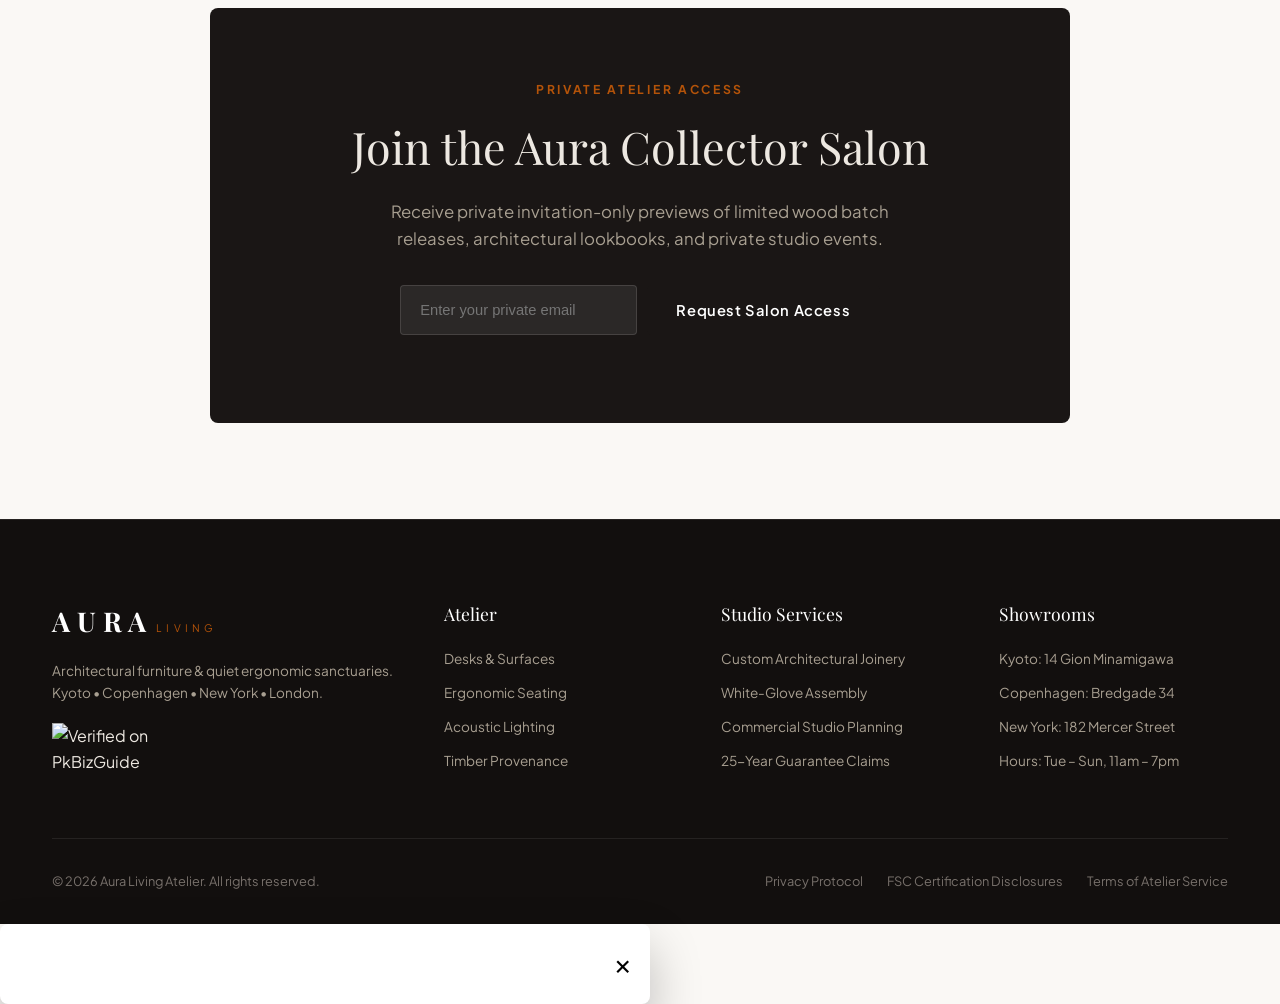
==== commit ab87d809: "Add PkBizGuide verified business badge to aura-home footer" ====
--- a/aura-home/index.html
+++ b/aura-home/index.html
@@ -447,6 +447,12 @@
           <span class="logo-title">AURA</span>
           <span class="logo-sub">LIVING</span>
           <p class="footer-tagline">Architectural furniture &amp; quiet ergonomic sanctuaries. Kyoto &bull; Copenhagen &bull; New York &bull; London.</p>
+          <div class="verified-badge-wrap" style="margin-top: 1.25rem;">
+            <!-- PkBizGuide Verified Business Badge: pulsefitcoaching.netlify.app -->
+            <a href="https://pkbizguide.com" target="_blank" rel="noopener" data-pkbz-verify="pkbz-verify-pulsefitcoac-f72a7f" data-pkbz-domain="pulsefitcoaching.netlify.app" title="Verified Business on PkBizGuide Pakistan Directory">
+              <img src="https://pkbizguide.com/badges/verified-badge.svg" alt="Verified on PkBizGuide" width="180" height="46" style="border:0;display:inline-block;" />
+            </a>
+          </div>
         </div>
 
         <div class="footer-links-col">
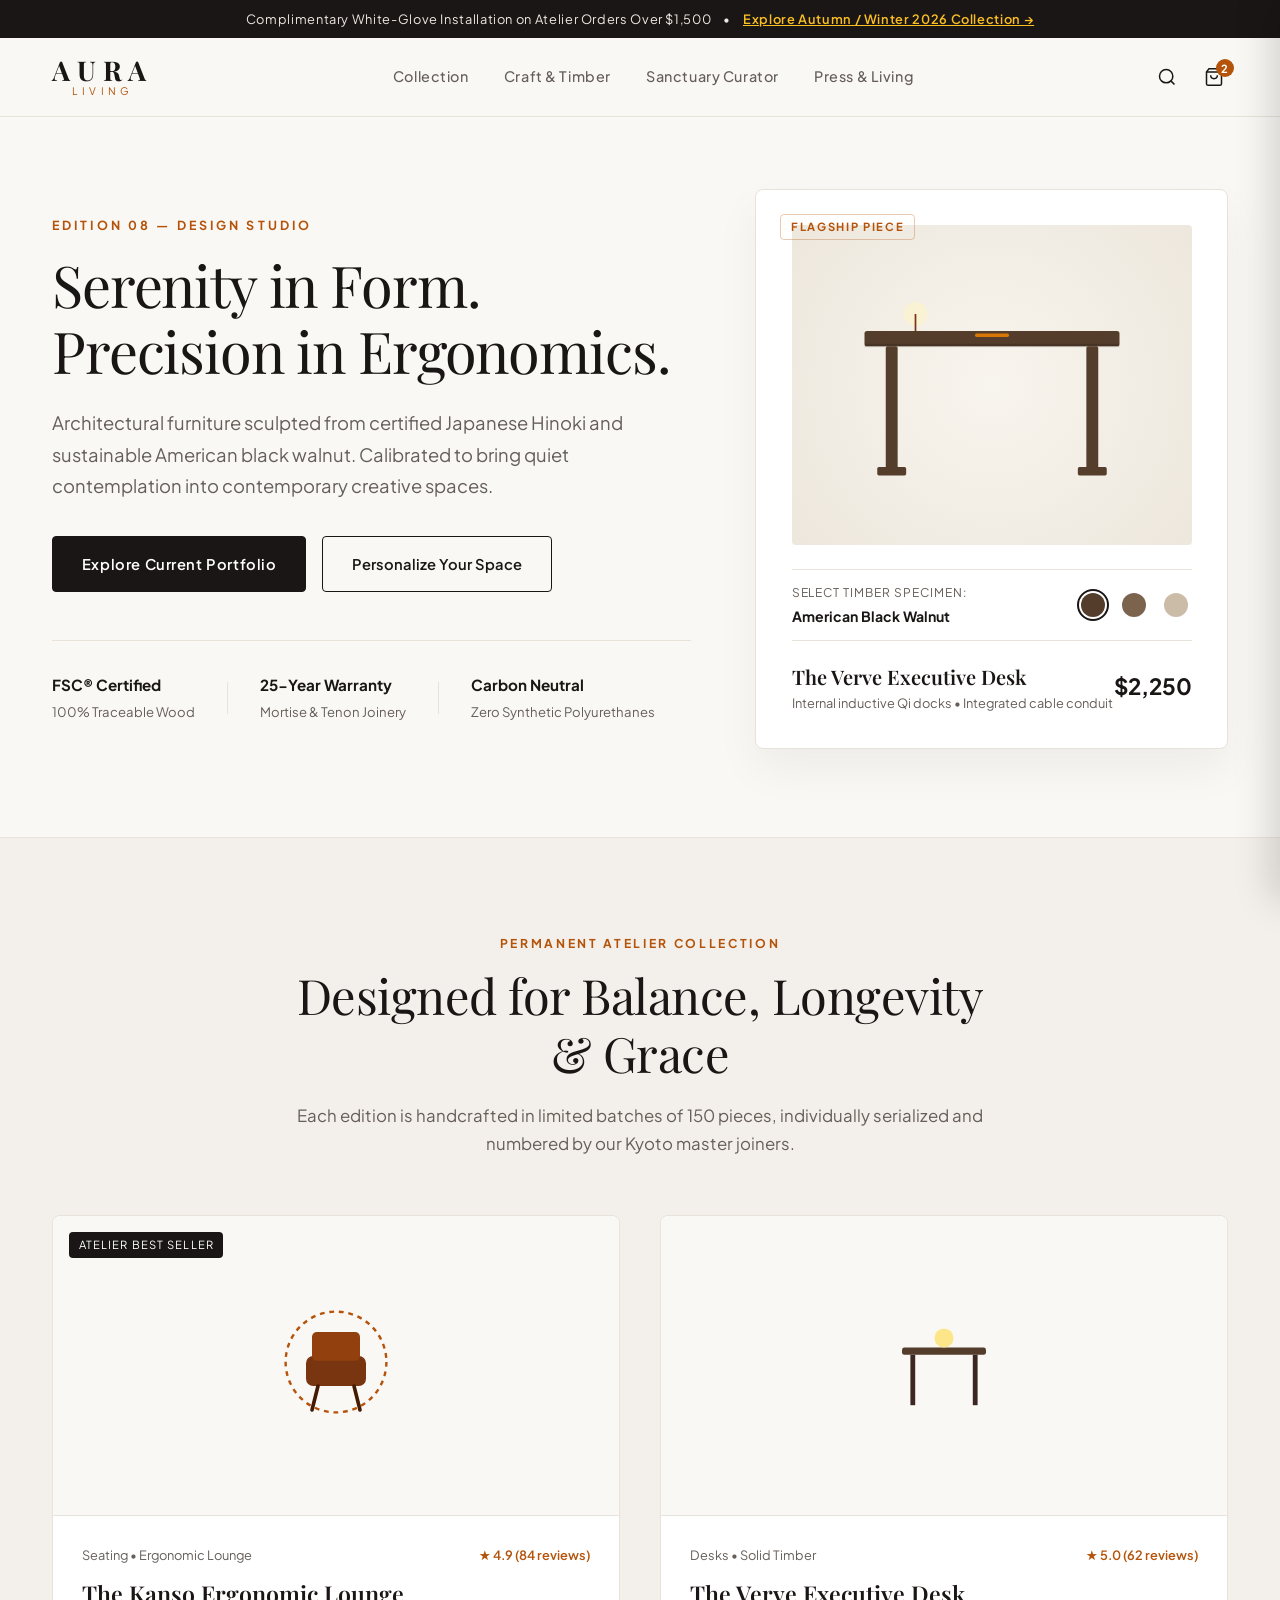
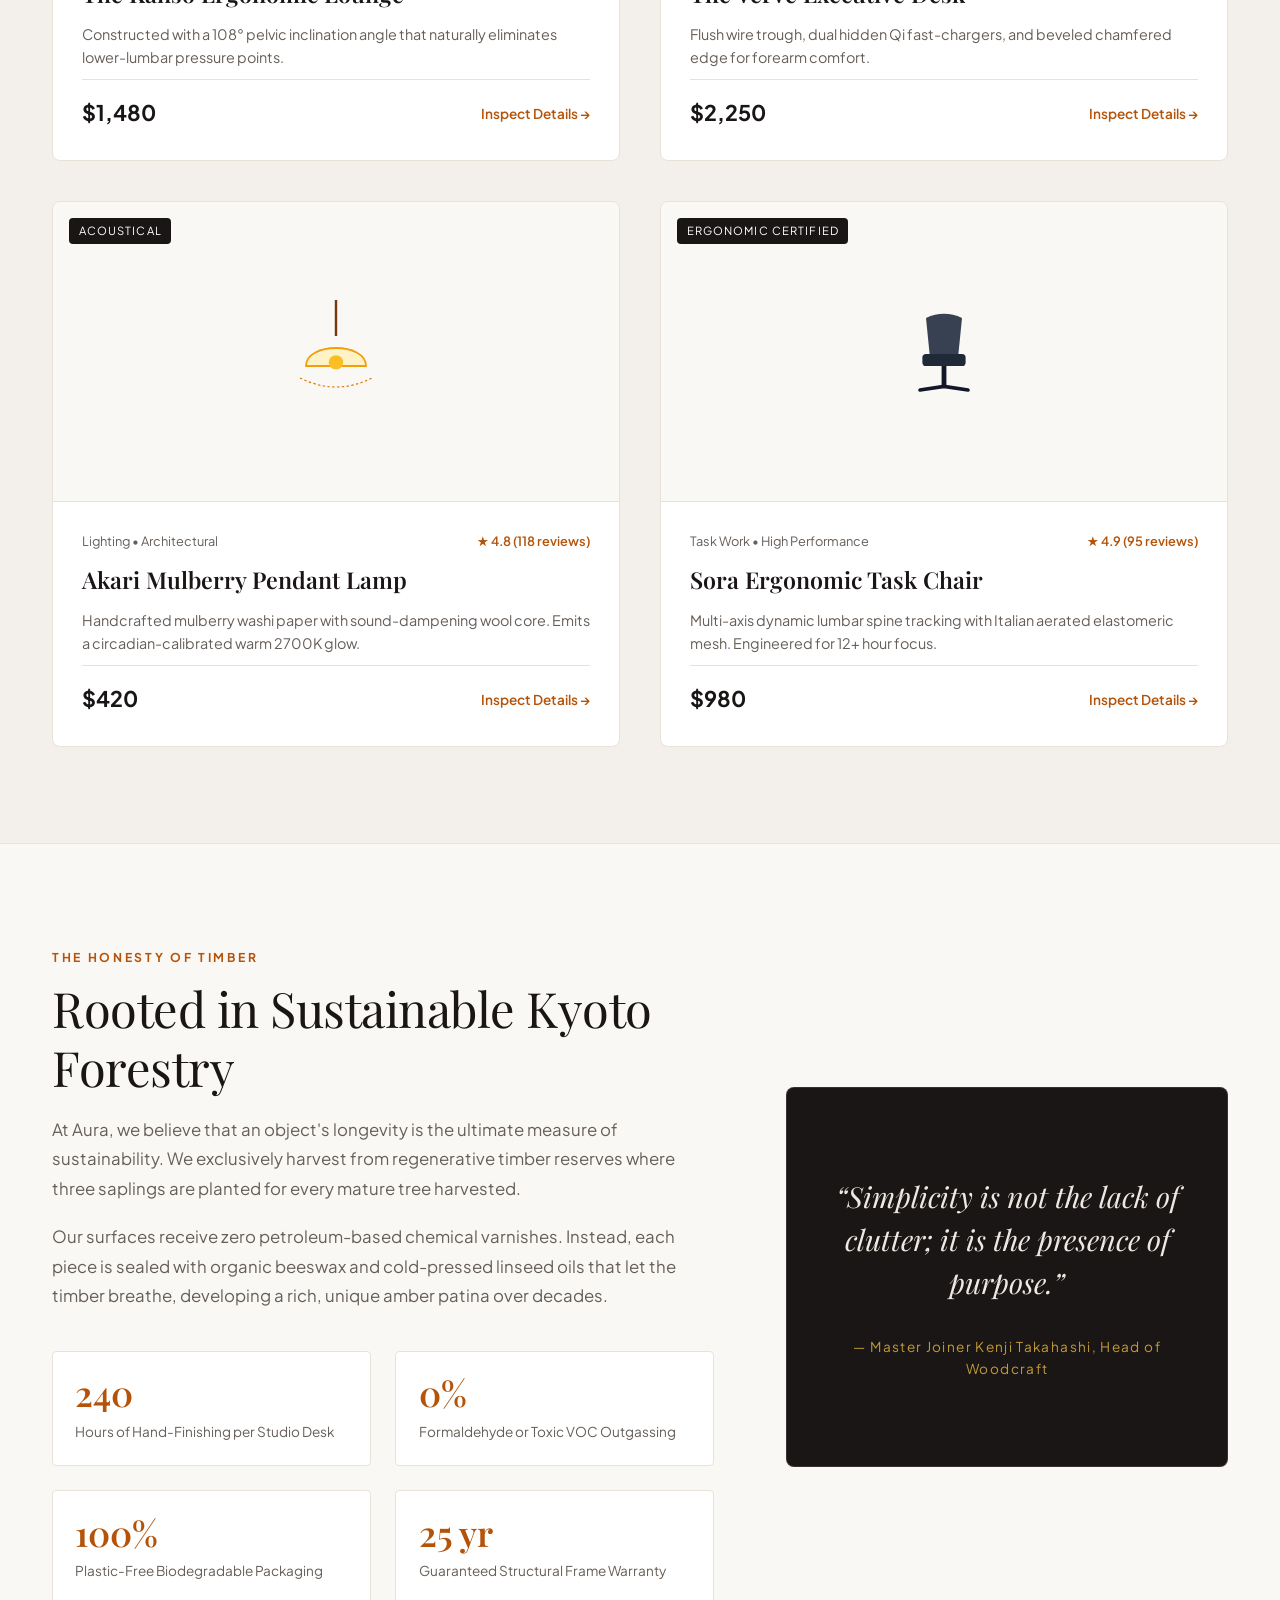
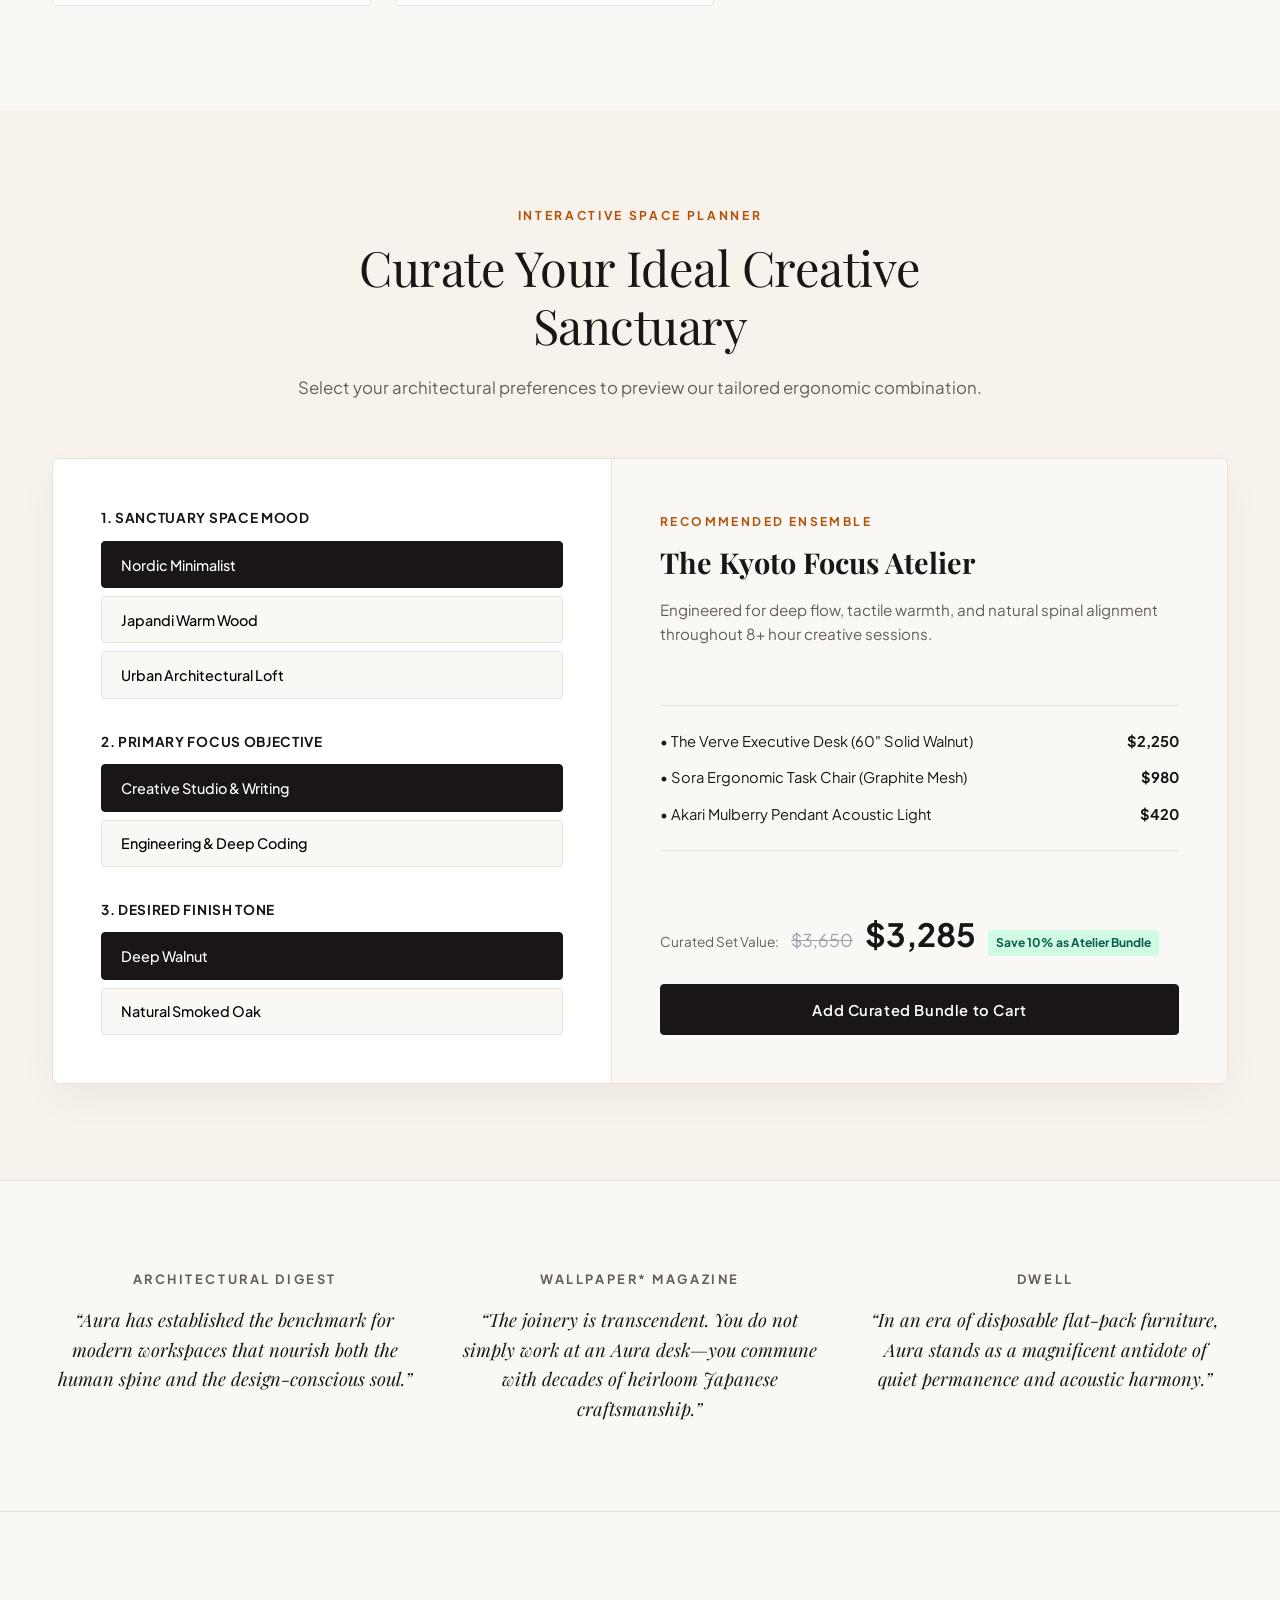
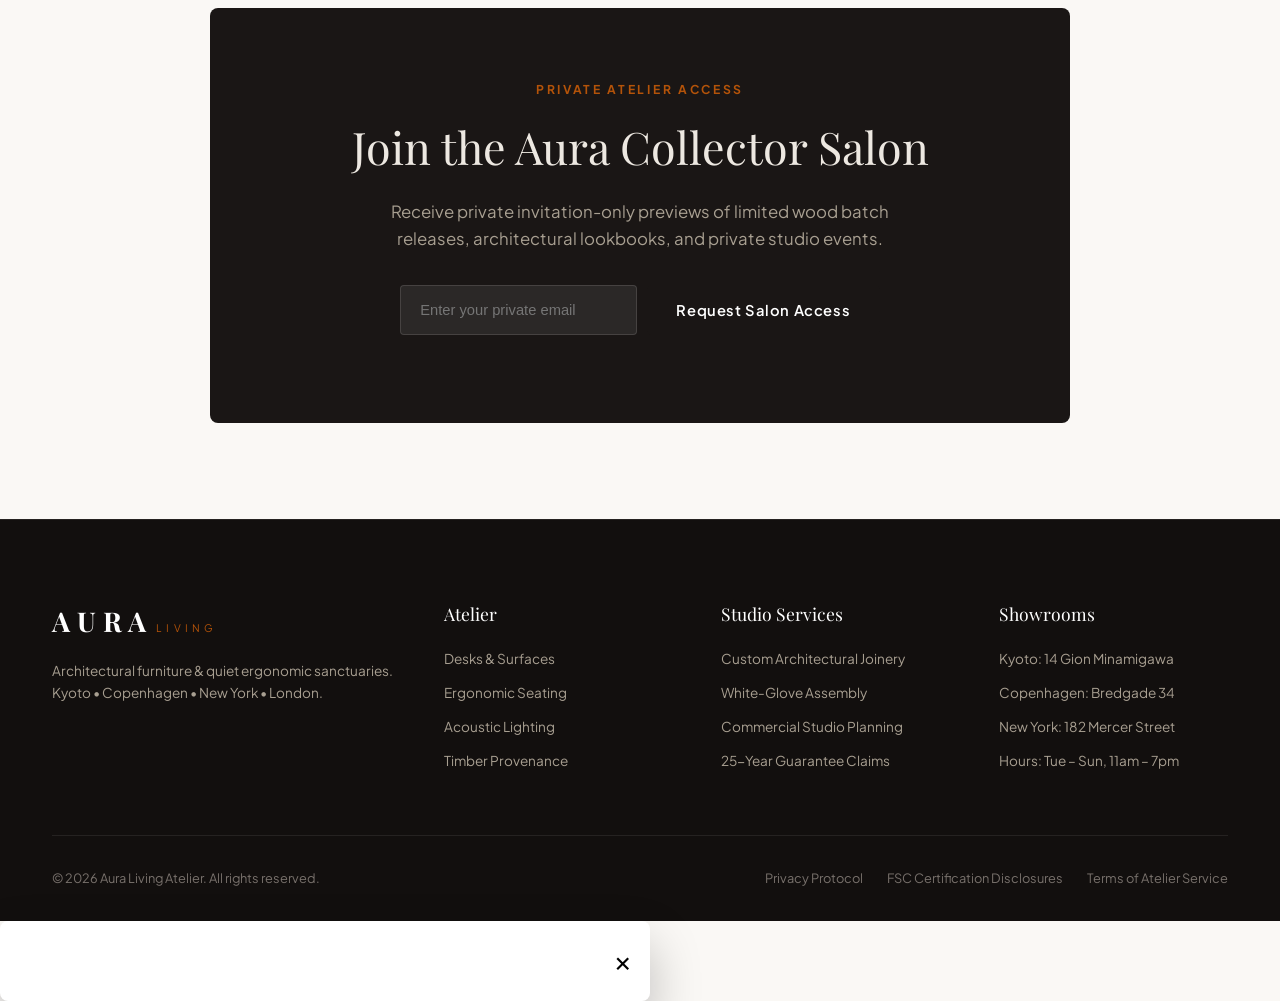
==== commit 91e2fa6b: "UPDATED" ====
--- a/aura-home/index.html
+++ b/aura-home/index.html
@@ -1,15 +1,20 @@
 <!DOCTYPE html>
 <html lang="en">
+
 <head>
   <meta charset="UTF-8">
   <meta name="viewport" content="width=device-width, initial-scale=1.0">
   <title>Aura Living — Architectural Furniture &amp; Ergonomic Sanctuaries</title>
-  <meta name="description" content="Handcrafted Scandinavian-Japanese ergonomic desks, lounge seating, and architectural lighting engineered from sustainably harvested timber.">
+  <meta name="description"
+    content="Handcrafted Scandinavian-Japanese ergonomic desks, lounge seating, and architectural lighting engineered from sustainably harvested timber.">
   <link rel="preconnect" href="https://fonts.googleapis.com">
   <link rel="preconnect" href="https://fonts.gstatic.com" crossorigin>
-  <link href="https://fonts.googleapis.com/css2?family=Playfair+Display:ital,wght@0,400;0,600;0,700;1,400&family=Plus+Jakarta+Sans:wght@300;400;500;600;700&display=swap" rel="stylesheet">
+  <link
+    href="https://fonts.googleapis.com/css2?family=Playfair+Display:ital,wght@0,400;0,600;0,700;1,400&family=Plus+Jakarta+Sans:wght@300;400;500;600;700&display=swap"
+    rel="stylesheet">
   <link rel="stylesheet" href="style.css">
 </head>
+
 <body>
 
   <!-- Announcement Bar -->
@@ -43,10 +48,17 @@
 
       <div class="nav-utilities">
         <button class="util-btn search-btn" id="search-trigger" aria-label="Search catalog">
-          <svg width="20" height="20" viewBox="0 0 24 24" fill="none" stroke="currentColor" stroke-width="1.8"><circle cx="11" cy="11" r="8"/><path d="M21 21l-4.35-4.35"/></svg>
+          <svg width="20" height="20" viewBox="0 0 24 24" fill="none" stroke="currentColor" stroke-width="1.8">
+            <circle cx="11" cy="11" r="8" />
+            <path d="M21 21l-4.35-4.35" />
+          </svg>
         </button>
         <button class="util-btn cart-trigger" id="cart-drawer-trigger" aria-label="Shopping Cart">
-          <svg width="20" height="20" viewBox="0 0 24 24" fill="none" stroke="currentColor" stroke-width="1.8"><path d="M6 2L3 6v14a2 2 0 0 0 2 2h14a2 2 0 0 0 2-2V6l-3-4z"/><line x1="3" y1="6" x2="21" y2="6"/><path d="M16 10a4 4 0 0 1-8 0"/></svg>
+          <svg width="20" height="20" viewBox="0 0 24 24" fill="none" stroke="currentColor" stroke-width="1.8">
+            <path d="M6 2L3 6v14a2 2 0 0 0 2 2h14a2 2 0 0 0 2-2V6l-3-4z" />
+            <line x1="3" y1="6" x2="21" y2="6" />
+            <path d="M16 10a4 4 0 0 1-8 0" />
+          </svg>
           <span class="cart-count-badge" id="cart-count">2</span>
         </button>
       </div>
@@ -61,7 +73,8 @@
           <div class="editorial-tag">EDITION 08 — DESIGN STUDIO</div>
           <h1 class="hero-heading">Serenity in Form. Precision in Ergonomics.</h1>
           <p class="hero-subheading">
-            Architectural furniture sculpted from certified Japanese Hinoki and sustainable American black walnut. Calibrated to bring quiet contemplation into contemporary creative spaces.
+            Architectural furniture sculpted from certified Japanese Hinoki and sustainable American black walnut.
+            Calibrated to bring quiet contemplation into contemporary creative spaces.
           </p>
 
           <div class="hero-actions">
@@ -93,7 +106,8 @@
             <div class="material-preview-box" id="material-preview-display">
               <div class="furniture-illustration" id="furniture-svg-stage">
                 <!-- Architectural Desk Line SVG -->
-                <svg width="340" height="260" viewBox="0 0 400 300" fill="none" xmlns="http://www.w3.org/2000/svg" class="desk-svg">
+                <svg width="340" height="260" viewBox="0 0 400 300" fill="none" xmlns="http://www.w3.org/2000/svg"
+                  class="desk-svg">
                   <!-- Desk Top -->
                   <rect x="50" y="90" width="300" height="18" rx="3" class="part-wood wood-fill" />
                   <!-- Bevel edge shadow -->
@@ -108,7 +122,7 @@
                   <rect x="180" y="93" width="40" height="4" rx="2" fill="#D97706" />
                   <!-- Decorative Minimalist Lamp Shadow -->
                   <circle cx="110" cy="70" r="14" fill="#FEF3C7" opacity="0.6" />
-                  <path d="M110 70 L110 90" stroke="#78350F" stroke-width="2"/>
+                  <path d="M110 70 L110 90" stroke="#78350F" stroke-width="2" />
                 </svg>
               </div>
             </div>
@@ -119,13 +133,16 @@
                 <span class="switcher-active-name" id="current-finish-name">American Black Walnut</span>
               </div>
               <div class="swatches-row">
-                <button class="swatch-btn active" data-finish="walnut" data-name="American Black Walnut" data-color="#543D2B" title="Black Walnut">
+                <button class="swatch-btn active" data-finish="walnut" data-name="American Black Walnut"
+                  data-color="#543D2B" title="Black Walnut">
                   <span class="swatch-color" style="background: #543D2B;"></span>
                 </button>
-                <button class="swatch-btn" data-finish="oak" data-name="Smoked European Oak" data-color="#7C634E" title="Smoked Oak">
+                <button class="swatch-btn" data-finish="oak" data-name="Smoked European Oak" data-color="#7C634E"
+                  title="Smoked Oak">
                   <span class="swatch-color" style="background: #7C634E;"></span>
                 </button>
-                <button class="swatch-btn" data-finish="ash" data-name="Bleached Nordic Ash" data-color="#CBBCA8" title="Nordic Ash">
+                <button class="swatch-btn" data-finish="ash" data-name="Bleached Nordic Ash" data-color="#CBBCA8"
+                  title="Nordic Ash">
                   <span class="swatch-color" style="background: #CBBCA8;"></span>
                 </button>
               </div>
@@ -149,7 +166,8 @@
         <div class="editorial-header">
           <span class="editorial-sub">PERMANENT ATELIER COLLECTION</span>
           <h2 class="editorial-title">Designed for Balance, Longevity &amp; Grace</h2>
-          <p class="editorial-lead">Each edition is handcrafted in limited batches of 150 pieces, individually serialized and numbered by our Kyoto master joiners.</p>
+          <p class="editorial-lead">Each edition is handcrafted in limited batches of 150 pieces, individually
+            serialized and numbered by our Kyoto master joiners.</p>
         </div>
 
         <div class="product-grid">
@@ -160,14 +178,15 @@
               <div class="product-art p-art-1">
                 <div class="art-visual-placeholder">
                   <svg width="120" height="120" viewBox="0 0 100 100" fill="none">
-                    <circle cx="50" cy="50" r="42" stroke="#B45309" stroke-width="2" stroke-dasharray="4 4"/>
-                    <rect x="25" y="45" width="50" height="25" rx="6" fill="#78350F"/>
-                    <path d="M35 70 L30 90 M65 70 L70 90" stroke="#451A03" stroke-width="3" stroke-linecap="round"/>
-                    <rect x="30" y="25" width="40" height="24" rx="4" fill="#92400E"/>
+                    <circle cx="50" cy="50" r="42" stroke="#B45309" stroke-width="2" stroke-dasharray="4 4" />
+                    <rect x="25" y="45" width="50" height="25" rx="6" fill="#78350F" />
+                    <path d="M35 70 L30 90 M65 70 L70 90" stroke="#451A03" stroke-width="3" stroke-linecap="round" />
+                    <rect x="30" y="25" width="40" height="24" rx="4" fill="#92400E" />
                   </svg>
                 </div>
               </div>
-              <button class="quick-add-btn" onclick="addToCart(1, 'The Kanso Ergonomic Lounge', 1480, 'Black Walnut / Cognac Leather')">
+              <button class="quick-add-btn"
+                onclick="addToCart(1, 'The Kanso Ergonomic Lounge', 1480, 'Black Walnut / Cognac Leather')">
                 + Quick Add to Sanctuary
               </button>
             </div>
@@ -177,7 +196,8 @@
                 <span class="rating">★ 4.9 (84 reviews)</span>
               </div>
               <h3 class="product-title">The Kanso Ergonomic Lounge</h3>
-              <p class="product-brief">Constructed with a 108° pelvic inclination angle that naturally eliminates lower-lumbar pressure points.</p>
+              <p class="product-brief">Constructed with a 108° pelvic inclination angle that naturally eliminates
+                lower-lumbar pressure points.</p>
               <div class="price-row">
                 <span class="price">$1,480</span>
                 <button class="details-link" onclick="openProductModal(1)">Inspect Details &rarr;</button>
@@ -191,14 +211,15 @@
               <div class="product-art p-art-2">
                 <div class="art-visual-placeholder">
                   <svg width="120" height="120" viewBox="0 0 100 100" fill="none">
-                    <rect x="15" y="38" width="70" height="6" rx="2" fill="#543D2B"/>
-                    <rect x="22" y="44" width="4" height="42" fill="#3E2723"/>
-                    <rect x="74" y="44" width="4" height="42" fill="#3E2723"/>
-                    <circle cx="50" cy="30" r="8" fill="#FDE68A"/>
+                    <rect x="15" y="38" width="70" height="6" rx="2" fill="#543D2B" />
+                    <rect x="22" y="44" width="4" height="42" fill="#3E2723" />
+                    <rect x="74" y="44" width="4" height="42" fill="#3E2723" />
+                    <circle cx="50" cy="30" r="8" fill="#FDE68A" />
                   </svg>
                 </div>
               </div>
-              <button class="quick-add-btn" onclick="addToCart(2, 'The Verve Executive Desk', 2250, 'Solid American Walnut')">
+              <button class="quick-add-btn"
+                onclick="addToCart(2, 'The Verve Executive Desk', 2250, 'Solid American Walnut')">
                 + Quick Add to Sanctuary
               </button>
             </div>
@@ -208,7 +229,8 @@
                 <span class="rating">★ 5.0 (62 reviews)</span>
               </div>
               <h3 class="product-title">The Verve Executive Desk</h3>
-              <p class="product-brief">Flush wire trough, dual hidden Qi fast-chargers, and beveled chamfered edge for forearm comfort.</p>
+              <p class="product-brief">Flush wire trough, dual hidden Qi fast-chargers, and beveled chamfered edge for
+                forearm comfort.</p>
               <div class="price-row">
                 <span class="price">$2,250</span>
                 <button class="details-link" onclick="openProductModal(2)">Inspect Details &rarr;</button>
@@ -223,14 +245,15 @@
               <div class="product-art p-art-3">
                 <div class="art-visual-placeholder">
                   <svg width="120" height="120" viewBox="0 0 100 100" fill="none">
-                    <line x1="50" y1="10" x2="50" y2="40" stroke="#78350F" stroke-width="2"/>
-                    <path d="M25 65 C25 45 75 45 75 65 Z" fill="#FEF3C7" stroke="#F59E0B" stroke-width="1.5"/>
-                    <circle cx="50" cy="62" r="6" fill="#FBBF24"/>
-                    <path d="M20 75 Q50 90 80 75" stroke="#D97706" stroke-width="1" stroke-dasharray="2 2"/>
+                    <line x1="50" y1="10" x2="50" y2="40" stroke="#78350F" stroke-width="2" />
+                    <path d="M25 65 C25 45 75 45 75 65 Z" fill="#FEF3C7" stroke="#F59E0B" stroke-width="1.5" />
+                    <circle cx="50" cy="62" r="6" fill="#FBBF24" />
+                    <path d="M20 75 Q50 90 80 75" stroke="#D97706" stroke-width="1" stroke-dasharray="2 2" />
                   </svg>
                 </div>
               </div>
-              <button class="quick-add-btn" onclick="addToCart(3, 'Akari Mulberry Pendant Lamp', 420, 'Washi Paper / Brushed Brass')">
+              <button class="quick-add-btn"
+                onclick="addToCart(3, 'Akari Mulberry Pendant Lamp', 420, 'Washi Paper / Brushed Brass')">
                 + Quick Add to Sanctuary
               </button>
             </div>
@@ -240,7 +263,8 @@
                 <span class="rating">★ 4.8 (118 reviews)</span>
               </div>
               <h3 class="product-title">Akari Mulberry Pendant Lamp</h3>
-              <p class="product-brief">Handcrafted mulberry washi paper with sound-dampening wool core. Emits a circadian-calibrated warm 2700K glow.</p>
+              <p class="product-brief">Handcrafted mulberry washi paper with sound-dampening wool core. Emits a
+                circadian-calibrated warm 2700K glow.</p>
               <div class="price-row">
                 <span class="price">$420</span>
                 <button class="details-link" onclick="openProductModal(3)">Inspect Details &rarr;</button>
@@ -255,14 +279,15 @@
               <div class="product-art p-art-4">
                 <div class="art-visual-placeholder">
                   <svg width="120" height="120" viewBox="0 0 100 100" fill="none">
-                    <path d="M35 25 Q50 18 65 25 L62 55 Q50 60 38 55 Z" fill="#374151"/>
-                    <rect x="32" y="55" width="36" height="10" rx="3" fill="#1F2937"/>
-                    <line x1="50" y1="65" x2="50" y2="82" stroke="#111827" stroke-width="4"/>
-                    <path d="M30 85 L50 82 L70 85" stroke="#111827" stroke-width="3" stroke-linecap="round"/>
+                    <path d="M35 25 Q50 18 65 25 L62 55 Q50 60 38 55 Z" fill="#374151" />
+                    <rect x="32" y="55" width="36" height="10" rx="3" fill="#1F2937" />
+                    <line x1="50" y1="65" x2="50" y2="82" stroke="#111827" stroke-width="4" />
+                    <path d="M30 85 L50 82 L70 85" stroke="#111827" stroke-width="3" stroke-linecap="round" />
                   </svg>
                 </div>
               </div>
-              <button class="quick-add-btn" onclick="addToCart(4, 'Sora Ergonomic Task Chair', 980, 'Cast Magnesium / 3D Mesh')">
+              <button class="quick-add-btn"
+                onclick="addToCart(4, 'Sora Ergonomic Task Chair', 980, 'Cast Magnesium / 3D Mesh')">
                 + Quick Add to Sanctuary
               </button>
             </div>
@@ -272,7 +297,8 @@
                 <span class="rating">★ 4.9 (95 reviews)</span>
               </div>
               <h3 class="product-title">Sora Ergonomic Task Chair</h3>
-              <p class="product-brief">Multi-axis dynamic lumbar spine tracking with Italian aerated elastomeric mesh. Engineered for 12+ hour focus.</p>
+              <p class="product-brief">Multi-axis dynamic lumbar spine tracking with Italian aerated elastomeric mesh.
+                Engineered for 12+ hour focus.</p>
               <div class="price-row">
                 <span class="price">$980</span>
                 <button class="details-link" onclick="openProductModal(4)">Inspect Details &rarr;</button>
@@ -291,10 +317,14 @@
             <span class="editorial-sub">THE HONESTY OF TIMBER</span>
             <h2 class="editorial-title">Rooted in Sustainable Kyoto Forestry</h2>
             <p>
-              At Aura, we believe that an object's longevity is the ultimate measure of sustainability. We exclusively harvest from regenerative timber reserves where three saplings are planted for every mature tree harvested.
+              At Aura, we believe that an object's longevity is the ultimate measure of sustainability. We exclusively
+              harvest from regenerative timber reserves where three saplings are planted for every mature tree
+              harvested.
             </p>
             <p>
-              Our surfaces receive zero petroleum-based chemical varnishes. Instead, each piece is sealed with organic beeswax and cold-pressed linseed oils that let the timber breathe, developing a rich, unique amber patina over decades.
+              Our surfaces receive zero petroleum-based chemical varnishes. Instead, each piece is sealed with organic
+              beeswax and cold-pressed linseed oils that let the timber breathe, developing a rich, unique amber patina
+              over decades.
             </p>
 
             <div class="specs-grid">
@@ -335,7 +365,8 @@
         <div class="editorial-header">
           <span class="editorial-sub">INTERACTIVE SPACE PLANNER</span>
           <h2 class="editorial-title">Curate Your Ideal Creative Sanctuary</h2>
-          <p class="editorial-lead">Select your architectural preferences to preview our tailored ergonomic combination.</p>
+          <p class="editorial-lead">Select your architectural preferences to preview our tailored ergonomic combination.
+          </p>
         </div>
 
         <div class="customizer-card">
@@ -370,7 +401,8 @@
             <div class="rec-header">
               <span class="rec-tag">RECOMMENDED ENSEMBLE</span>
               <h3 id="bundle-title">The Kyoto Focus Atelier</h3>
-              <p id="bundle-desc">Engineered for deep flow, tactile warmth, and natural spinal alignment throughout 8+ hour creative sessions.</p>
+              <p id="bundle-desc">Engineered for deep flow, tactile warmth, and natural spinal alignment throughout 8+
+                hour creative sessions.</p>
             </div>
 
             <div class="bundle-items-list" id="bundle-items-list">
@@ -408,15 +440,18 @@
         <div class="press-grid">
           <blockquote class="press-item">
             <div class="press-source">ARCHITECTURAL DIGEST</div>
-            <p>&ldquo;Aura has established the benchmark for modern workspaces that nourish both the human spine and the design-conscious soul.&rdquo;</p>
+            <p>&ldquo;Aura has established the benchmark for modern workspaces that nourish both the human spine and the
+              design-conscious soul.&rdquo;</p>
           </blockquote>
           <blockquote class="press-item">
             <div class="press-source">WALLPAPER* MAGAZINE</div>
-            <p>&ldquo;The joinery is transcendent. You do not simply work at an Aura desk—you commune with decades of heirloom Japanese craftsmanship.&rdquo;</p>
+            <p>&ldquo;The joinery is transcendent. You do not simply work at an Aura desk—you commune with decades of
+              heirloom Japanese craftsmanship.&rdquo;</p>
           </blockquote>
           <blockquote class="press-item">
             <div class="press-source">DWELL</div>
-            <p>&ldquo;In an era of disposable flat-pack furniture, Aura stands as a magnificent antidote of quiet permanence and acoustic harmony.&rdquo;</p>
+            <p>&ldquo;In an era of disposable flat-pack furniture, Aura stands as a magnificent antidote of quiet
+              permanence and acoustic harmony.&rdquo;</p>
           </blockquote>
         </div>
       </div>
@@ -428,7 +463,8 @@
         <div class="salon-card">
           <div class="editorial-sub">PRIVATE ATELIER ACCESS</div>
           <h2>Join the Aura Collector Salon</h2>
-          <p>Receive private invitation-only previews of limited wood batch releases, architectural lookbooks, and private studio events.</p>
+          <p>Receive private invitation-only previews of limited wood batch releases, architectural lookbooks, and
+            private studio events.</p>
           <form class="salon-form" id="salon-form">
             <input type="email" placeholder="Enter your private email" required id="salon-email">
             <button type="submit" class="btn-dark">Request Salon Access</button>
@@ -446,12 +482,11 @@
         <div class="footer-brand">
           <span class="logo-title">AURA</span>
           <span class="logo-sub">LIVING</span>
-          <p class="footer-tagline">Architectural furniture &amp; quiet ergonomic sanctuaries. Kyoto &bull; Copenhagen &bull; New York &bull; London.</p>
+          <p class="footer-tagline">Architectural furniture &amp; quiet ergonomic sanctuaries. Kyoto &bull; Copenhagen
+            &bull; New York &bull; London.</p>
           <div class="verified-badge-wrap" style="margin-top: 1.25rem;">
             <!-- PkBizGuide Verified Business Badge: pulsefitcoaching.netlify.app -->
-            <a href="https://pkbizguide.com" target="_blank" rel="noopener" data-pkbz-verify="pkbz-verify-pulsefitcoac-f72a7f" data-pkbz-domain="pulsefitcoaching.netlify.app" title="Verified Business on PkBizGuide Pakistan Directory">
-              <img src="https://pkbizguide.com/badges/verified-badge.svg" alt="Verified on PkBizGuide" width="180" height="46" style="border:0;display:inline-block;" />
-            </a>
+         
           </div>
         </div>
 
@@ -535,4 +570,5 @@
 
   <script src="script.js"></script>
 </body>
-</html>
+
+</html>
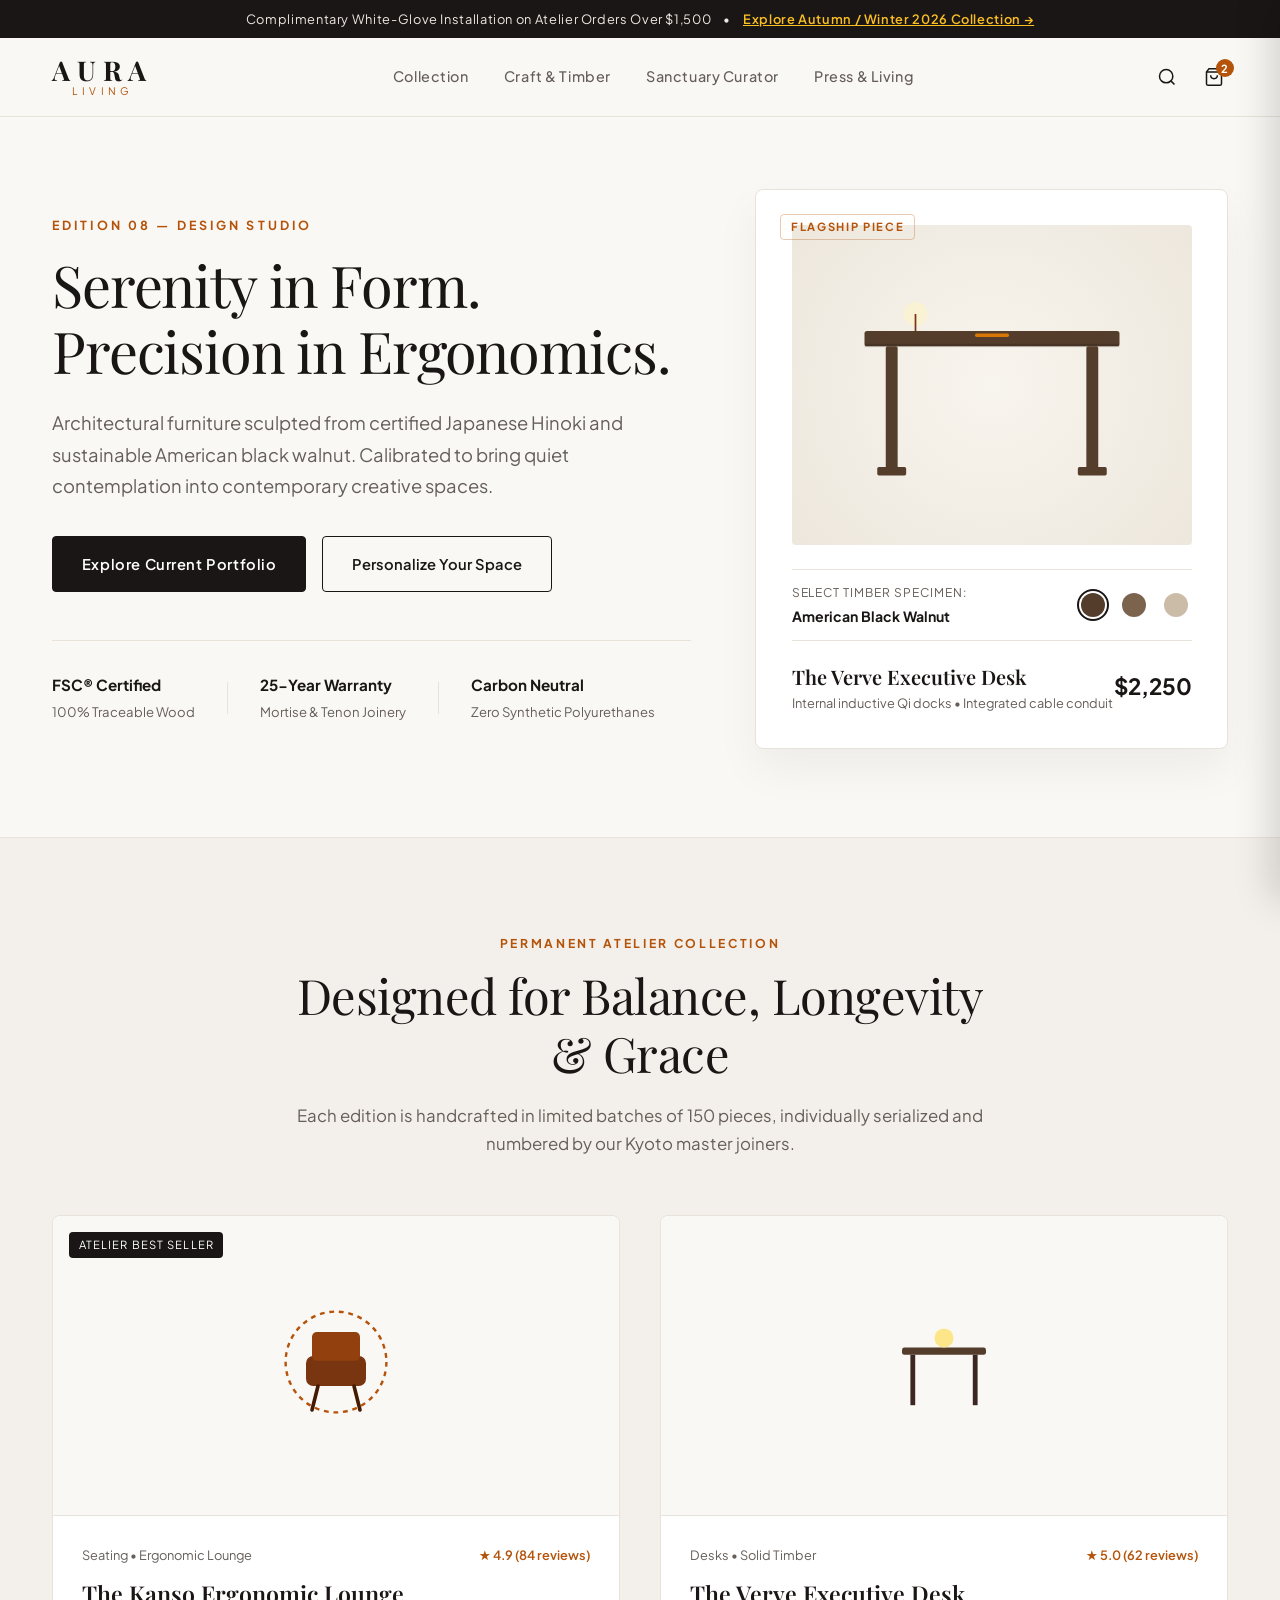
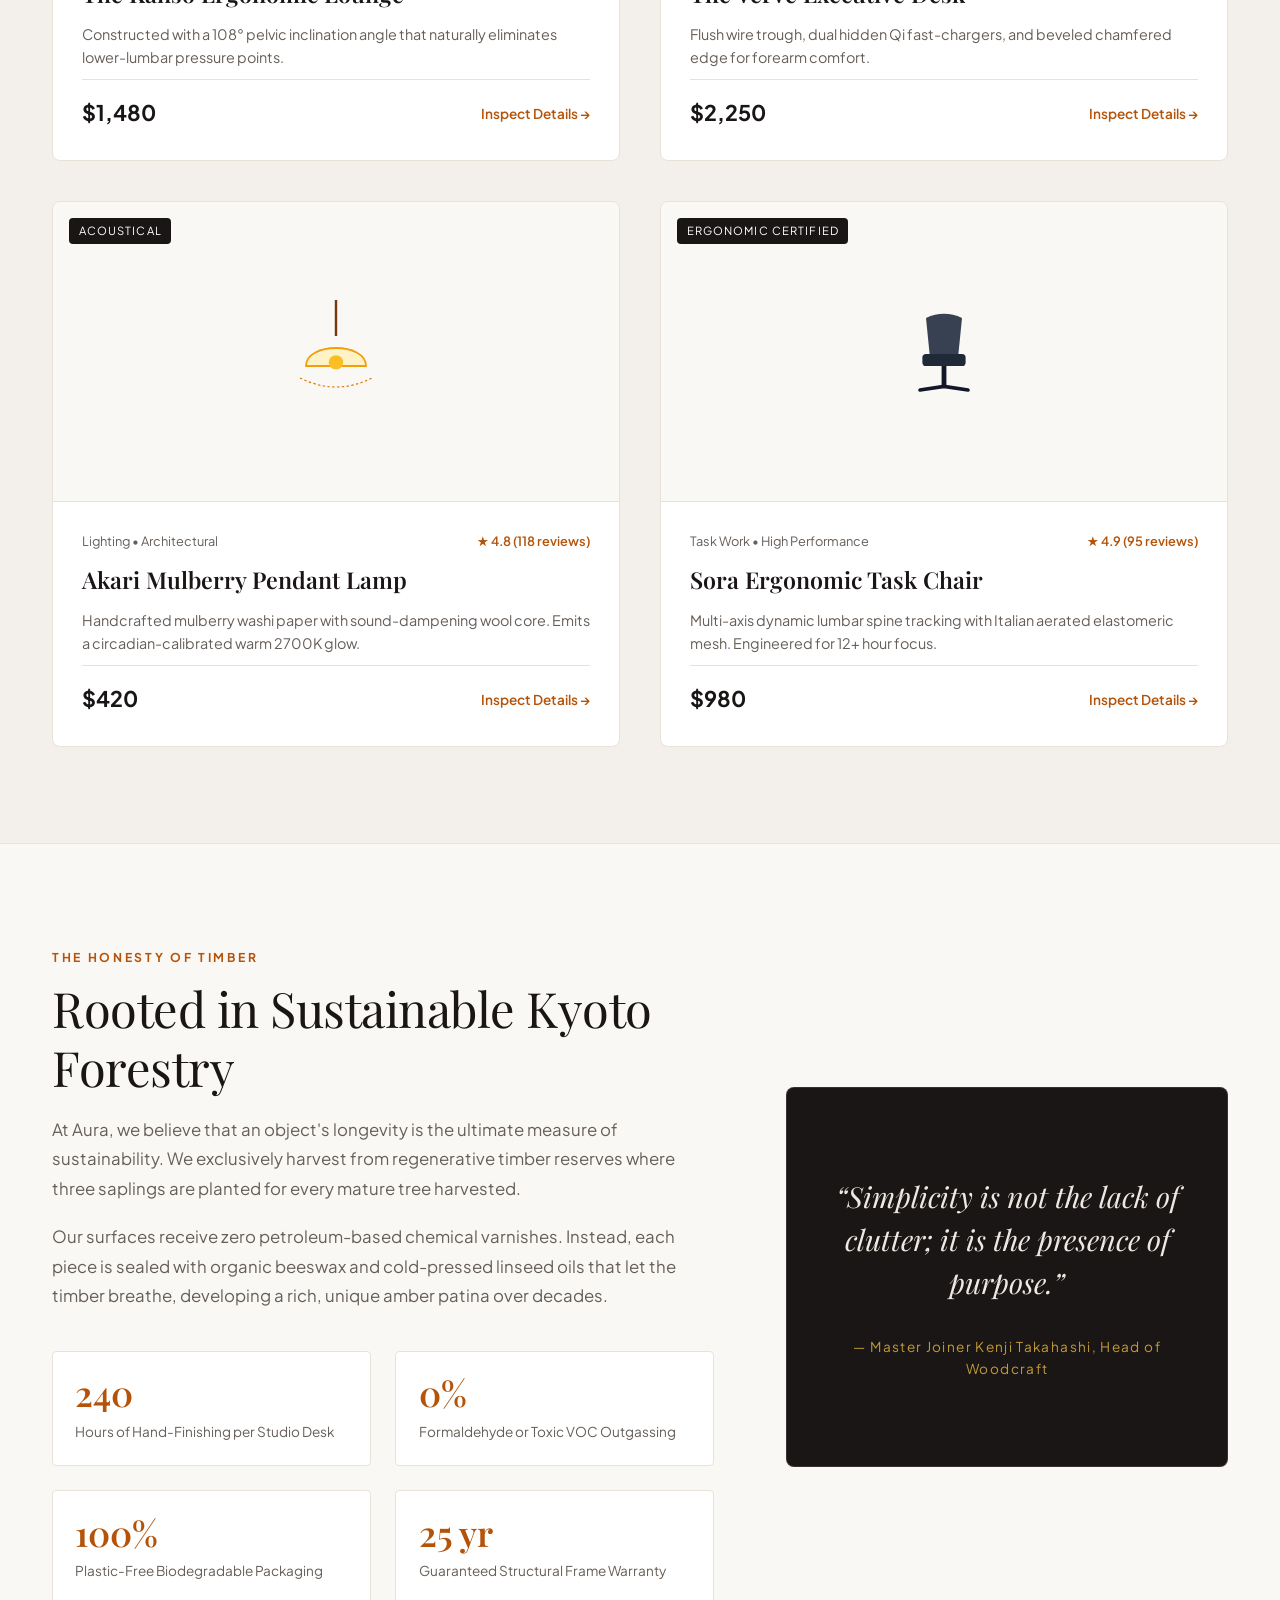
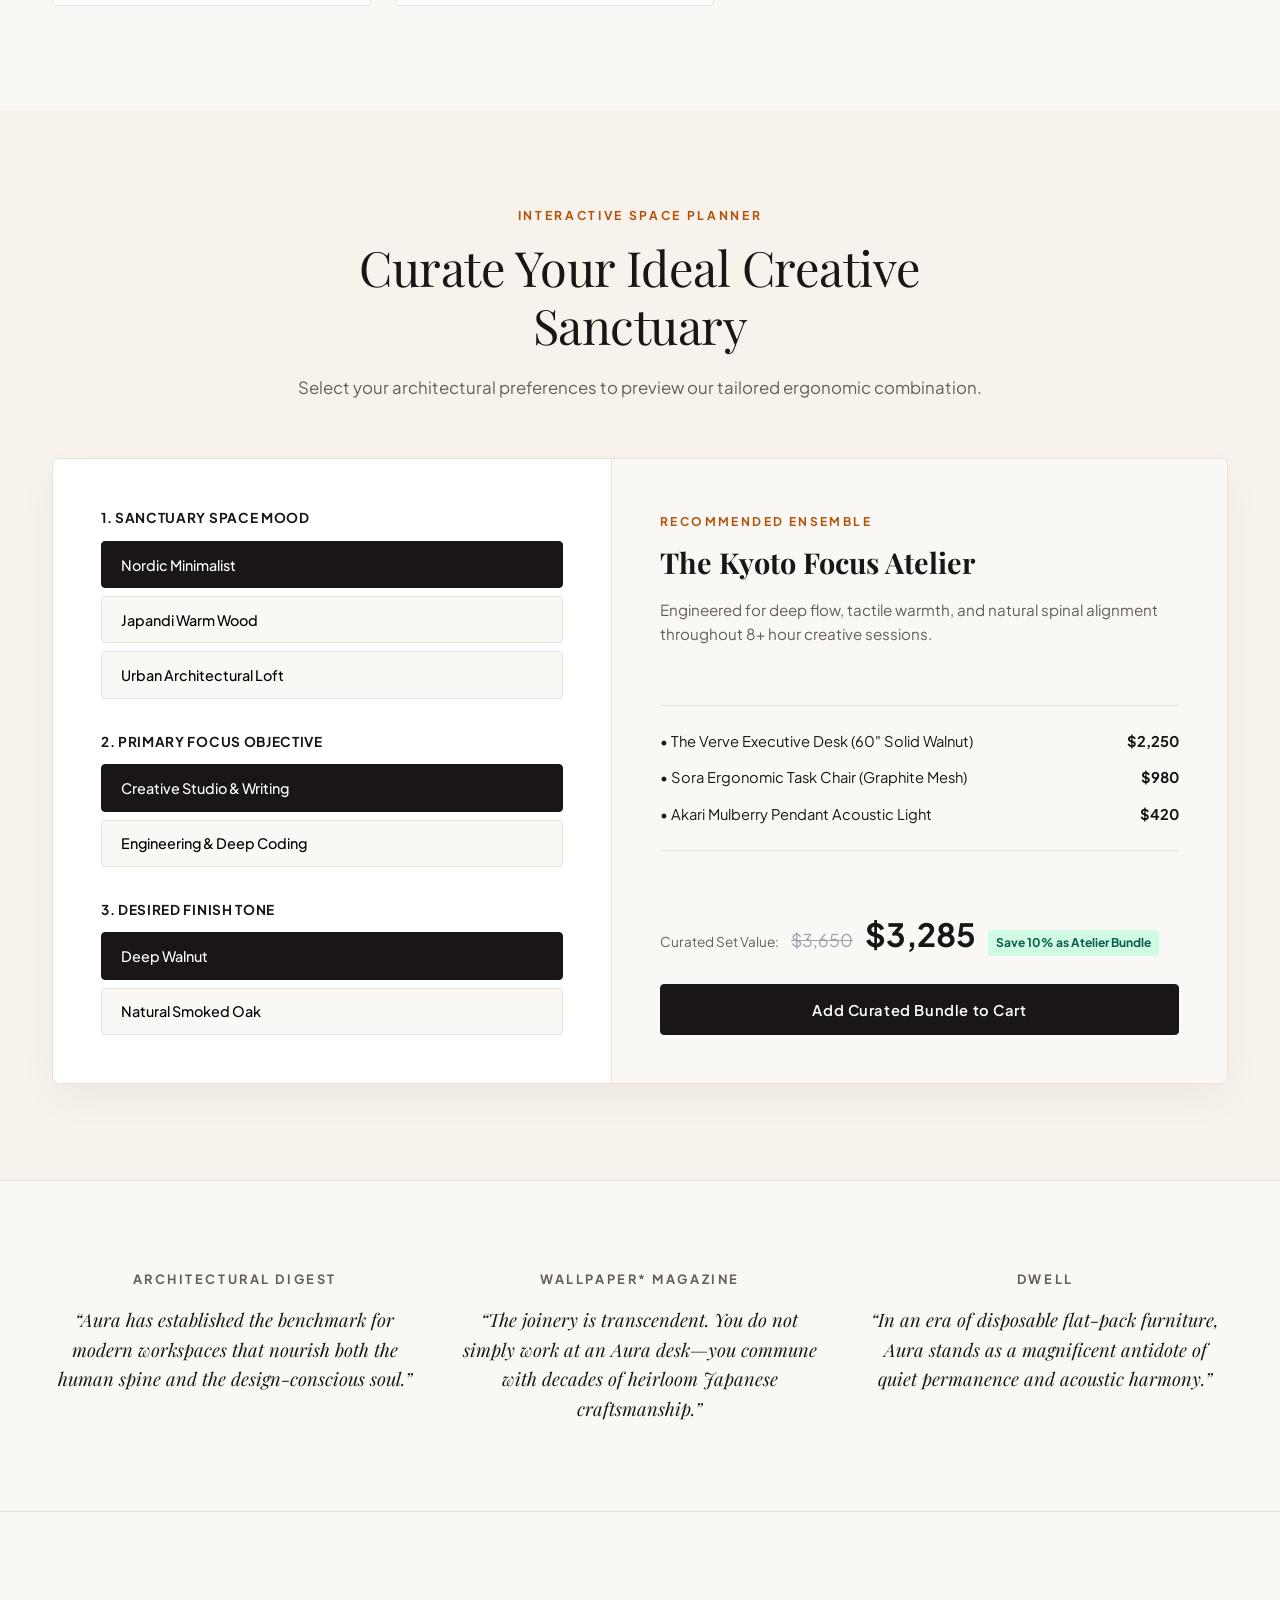
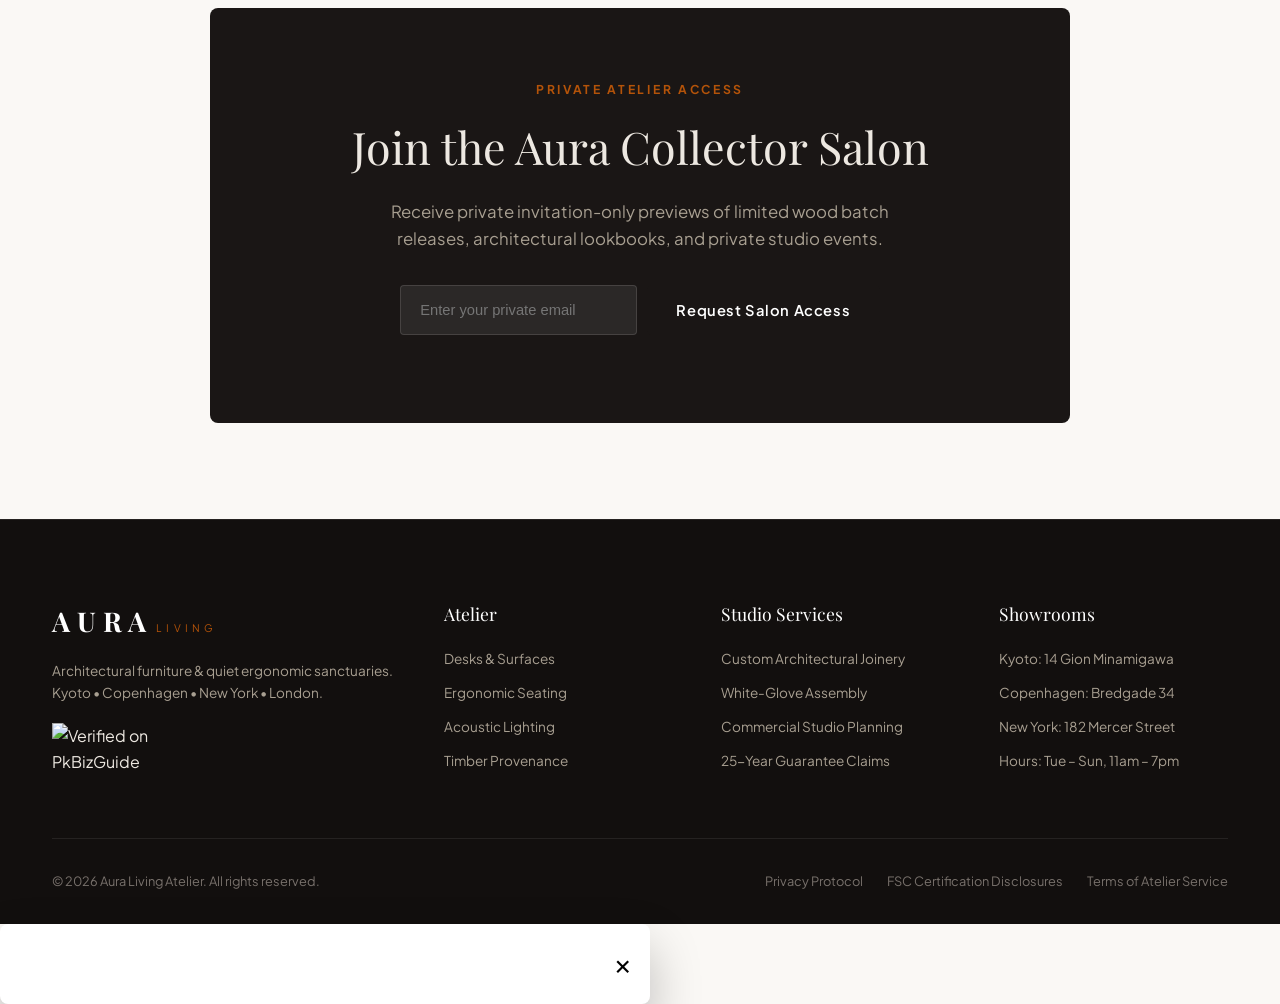
==== commit d9030bfa: "ADDED NAET" ====
--- a/aura-home/index.html
+++ b/aura-home/index.html
@@ -486,7 +486,13 @@
             &bull; New York &bull; London.</p>
           <div class="verified-badge-wrap" style="margin-top: 1.25rem;">
             <!-- PkBizGuide Verified Business Badge: pulsefitcoaching.netlify.app -->
-         
+            <!-- PkBizGuide Verified Business Badge: aura-homex.netlify.app -->
+            <a href="https://pkbizguide.com" target="_blank" rel="noopener"
+              data-pkbz-verify="pkbz-verify-aurahomex-de77df" data-pkbz-domain="aura-homex.netlify.app"
+              title="Verified Business on PkBizGuide Pakistan Directory">
+              <img src="https://pkbizguide.com/badges/verified-badge.svg" alt="Verified on PkBizGuide" width="180"
+                height="46" style="border:0;display:inline-block;" />
+            </a>
           </div>
         </div>
 
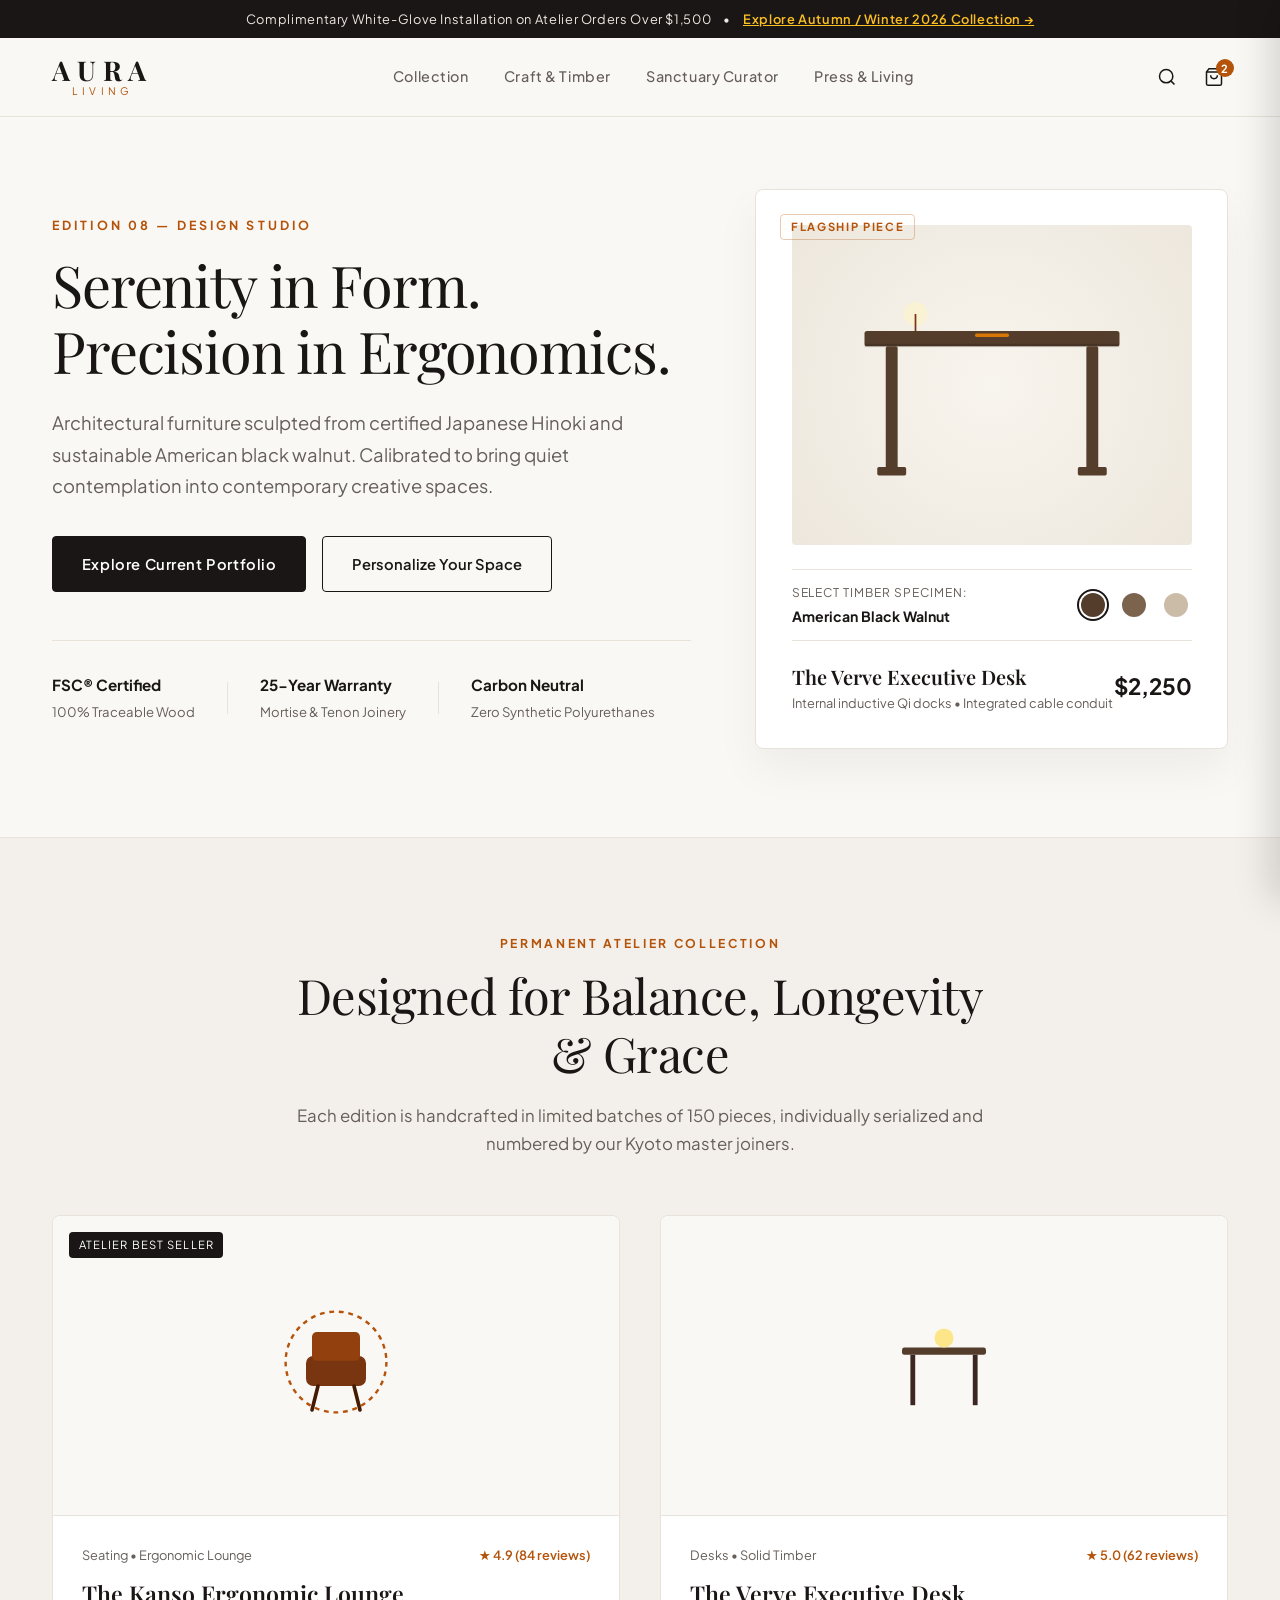
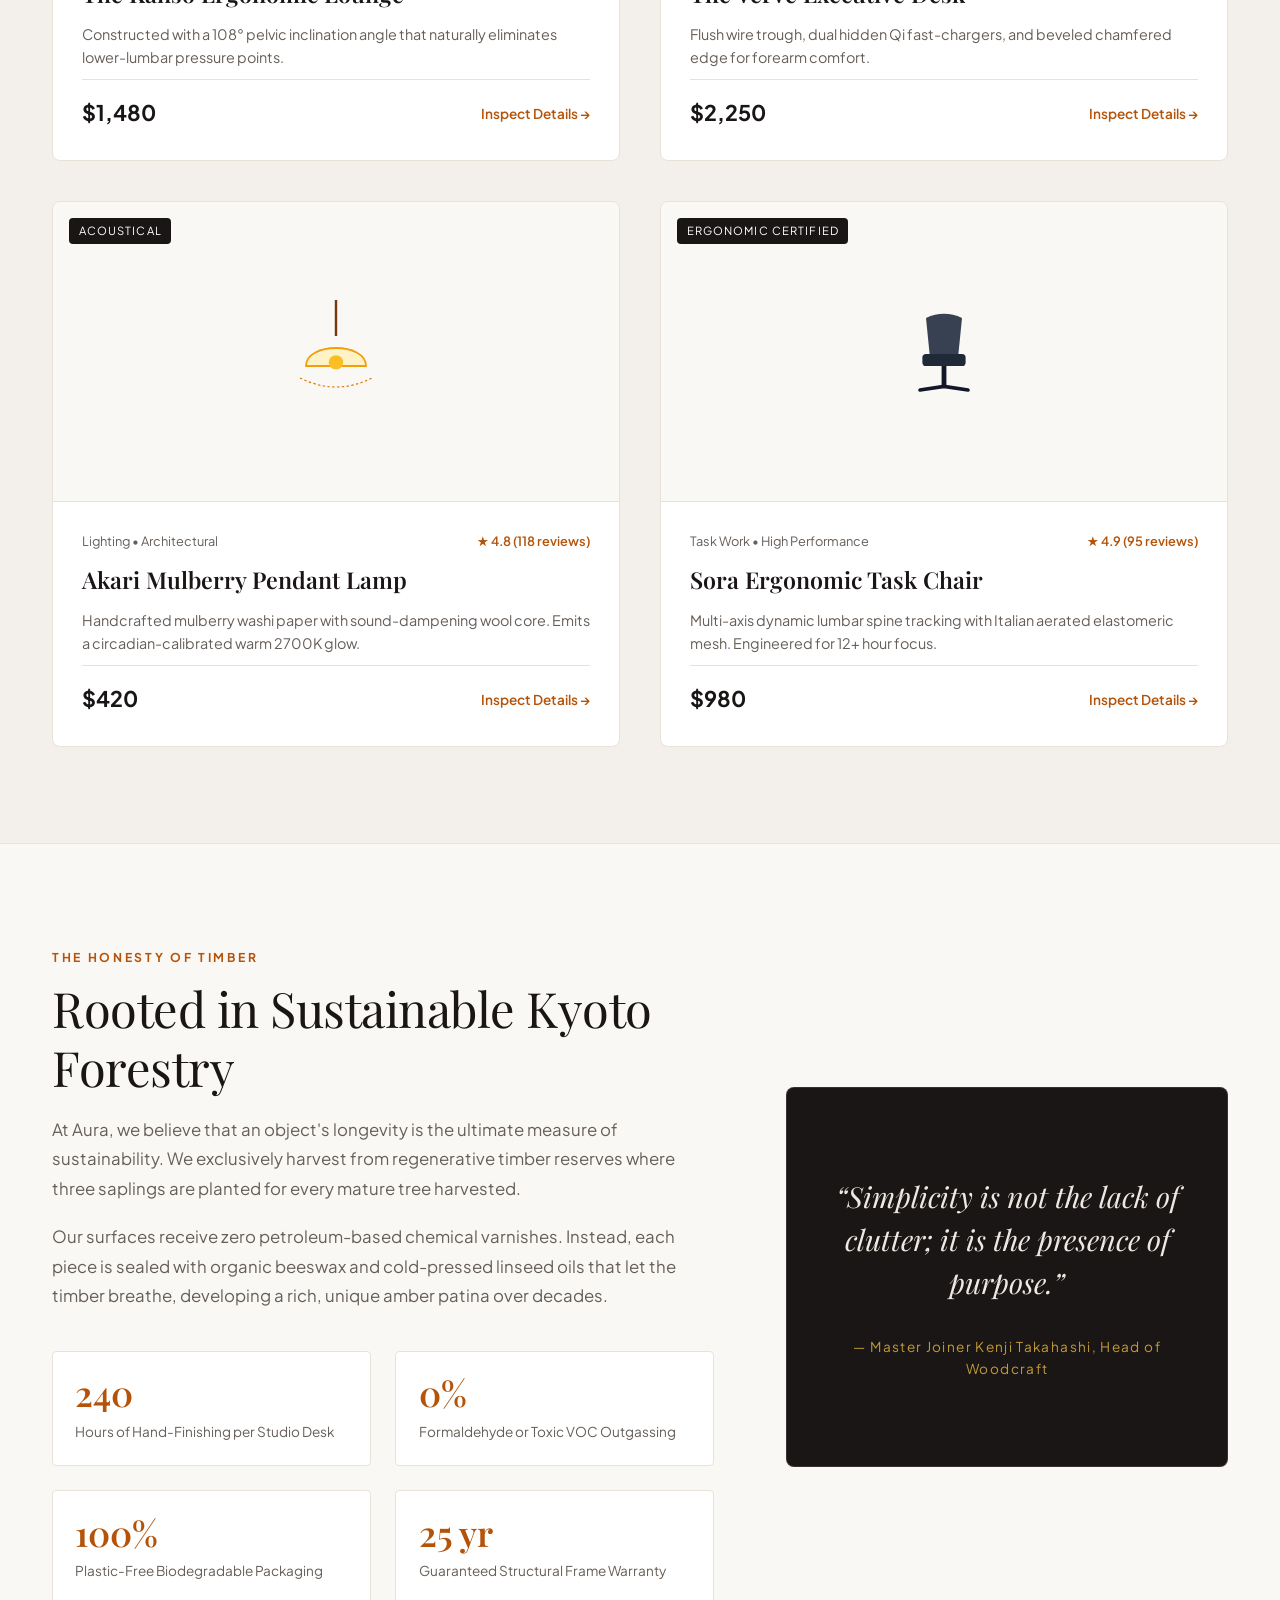
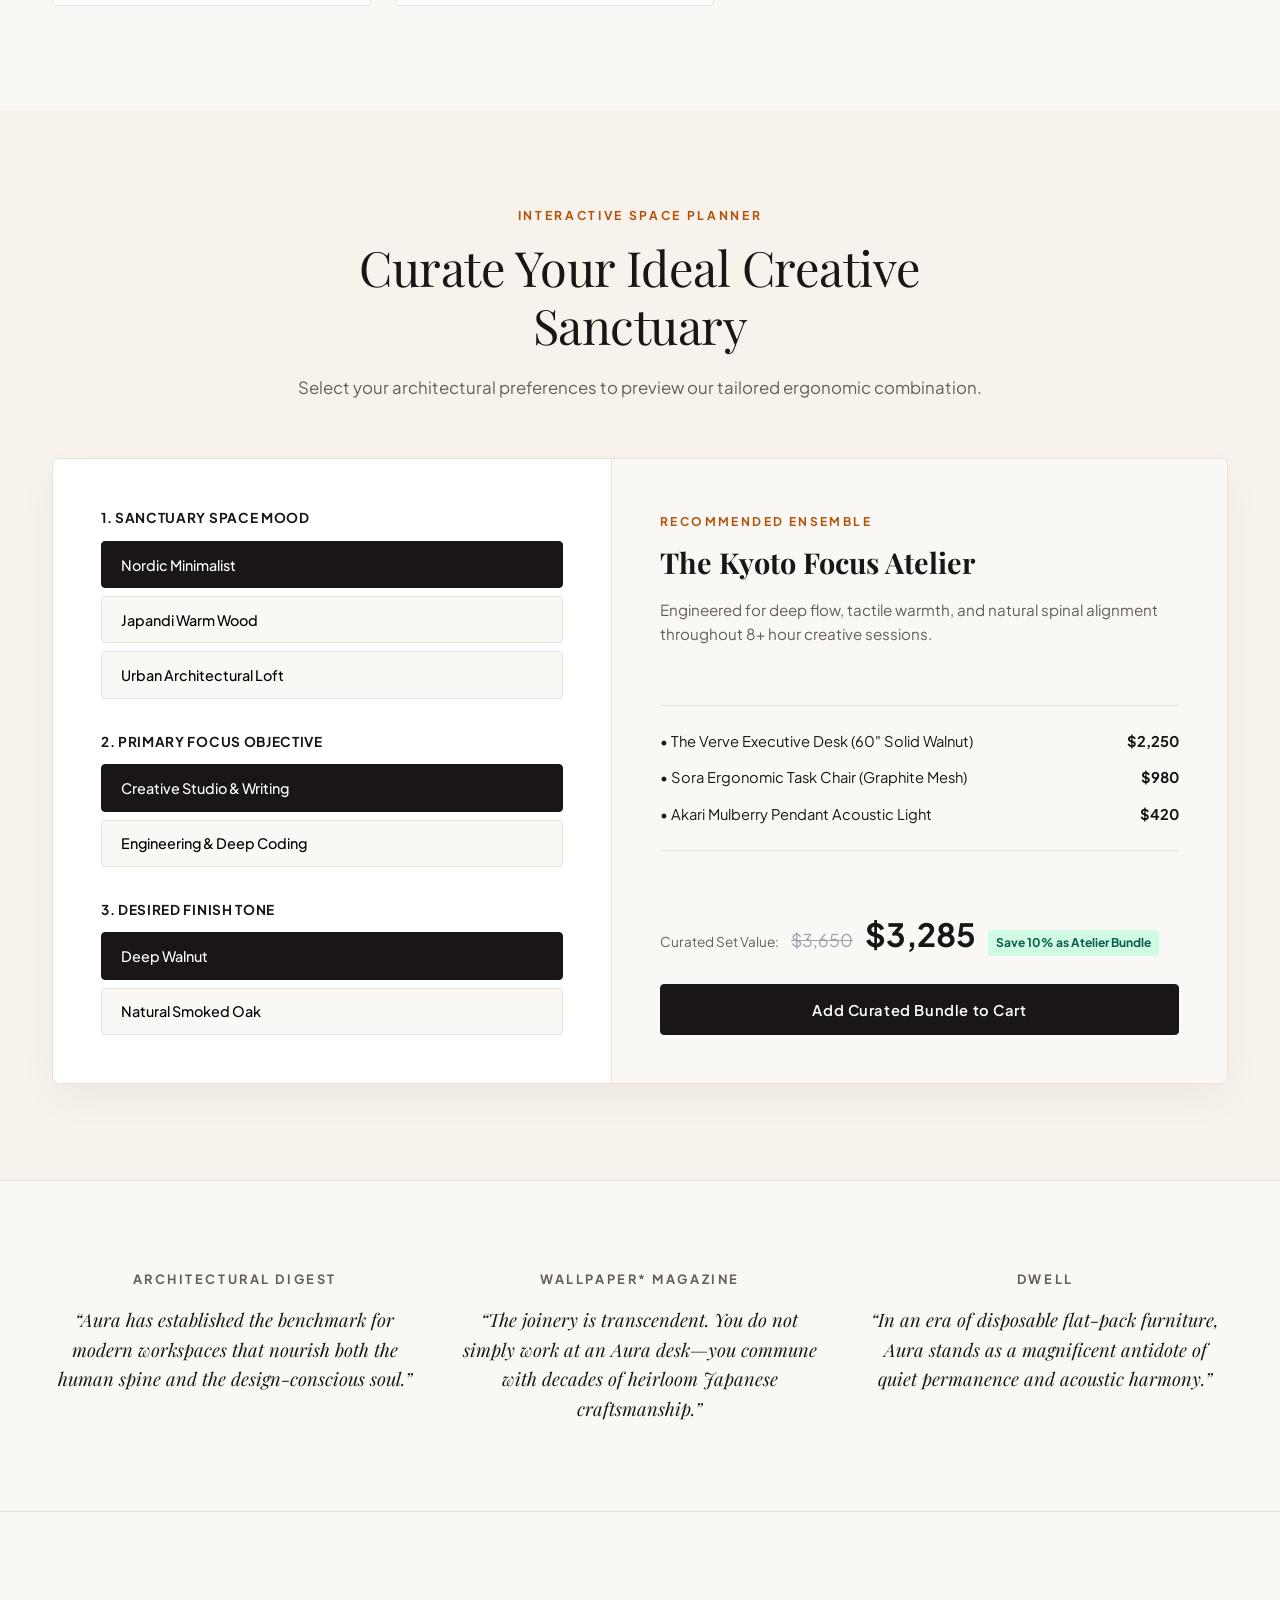
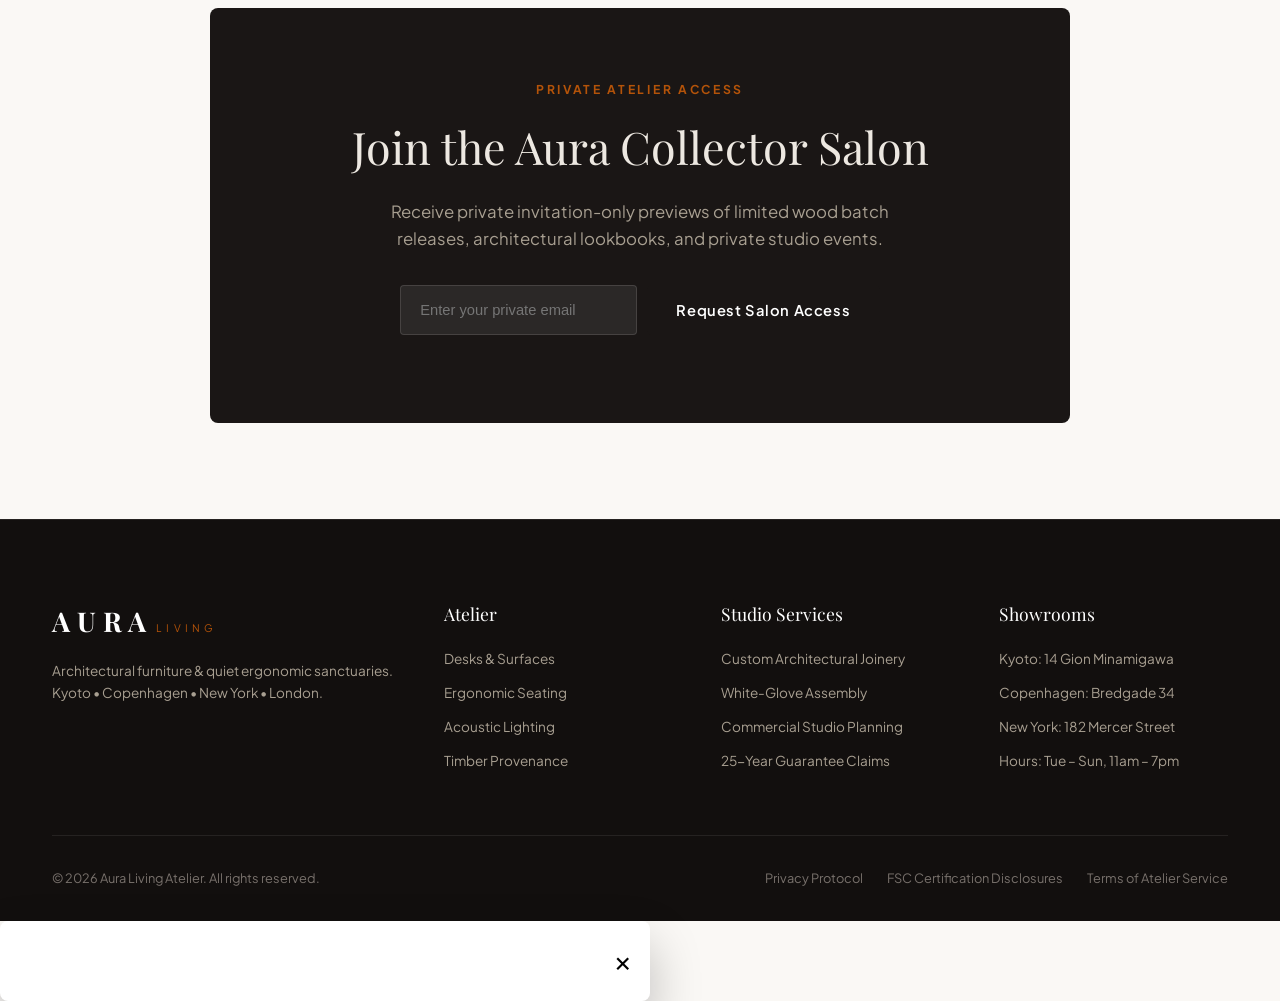
==== commit d48e2e3d: "R" ====
--- a/aura-home/index.html
+++ b/aura-home/index.html
@@ -1,20 +1,15 @@
 <!DOCTYPE html>
 <html lang="en">
-
 <head>
   <meta charset="UTF-8">
   <meta name="viewport" content="width=device-width, initial-scale=1.0">
   <title>Aura Living — Architectural Furniture &amp; Ergonomic Sanctuaries</title>
-  <meta name="description"
-    content="Handcrafted Scandinavian-Japanese ergonomic desks, lounge seating, and architectural lighting engineered from sustainably harvested timber.">
+  <meta name="description" content="Handcrafted Scandinavian-Japanese ergonomic desks, lounge seating, and architectural lighting engineered from sustainably harvested timber.">
   <link rel="preconnect" href="https://fonts.googleapis.com">
   <link rel="preconnect" href="https://fonts.gstatic.com" crossorigin>
-  <link
-    href="https://fonts.googleapis.com/css2?family=Playfair+Display:ital,wght@0,400;0,600;0,700;1,400&family=Plus+Jakarta+Sans:wght@300;400;500;600;700&display=swap"
-    rel="stylesheet">
+  <link href="https://fonts.googleapis.com/css2?family=Playfair+Display:ital,wght@0,400;0,600;0,700;1,400&family=Plus+Jakarta+Sans:wght@300;400;500;600;700&display=swap" rel="stylesheet">
   <link rel="stylesheet" href="style.css">
 </head>
-
 <body>
 
   <!-- Announcement Bar -->
@@ -48,17 +43,10 @@
 
       <div class="nav-utilities">
         <button class="util-btn search-btn" id="search-trigger" aria-label="Search catalog">
-          <svg width="20" height="20" viewBox="0 0 24 24" fill="none" stroke="currentColor" stroke-width="1.8">
-            <circle cx="11" cy="11" r="8" />
-            <path d="M21 21l-4.35-4.35" />
-          </svg>
+          <svg width="20" height="20" viewBox="0 0 24 24" fill="none" stroke="currentColor" stroke-width="1.8"><circle cx="11" cy="11" r="8"/><path d="M21 21l-4.35-4.35"/></svg>
         </button>
         <button class="util-btn cart-trigger" id="cart-drawer-trigger" aria-label="Shopping Cart">
-          <svg width="20" height="20" viewBox="0 0 24 24" fill="none" stroke="currentColor" stroke-width="1.8">
-            <path d="M6 2L3 6v14a2 2 0 0 0 2 2h14a2 2 0 0 0 2-2V6l-3-4z" />
-            <line x1="3" y1="6" x2="21" y2="6" />
-            <path d="M16 10a4 4 0 0 1-8 0" />
-          </svg>
+          <svg width="20" height="20" viewBox="0 0 24 24" fill="none" stroke="currentColor" stroke-width="1.8"><path d="M6 2L3 6v14a2 2 0 0 0 2 2h14a2 2 0 0 0 2-2V6l-3-4z"/><line x1="3" y1="6" x2="21" y2="6"/><path d="M16 10a4 4 0 0 1-8 0"/></svg>
           <span class="cart-count-badge" id="cart-count">2</span>
         </button>
       </div>
@@ -73,8 +61,7 @@
           <div class="editorial-tag">EDITION 08 — DESIGN STUDIO</div>
           <h1 class="hero-heading">Serenity in Form. Precision in Ergonomics.</h1>
           <p class="hero-subheading">
-            Architectural furniture sculpted from certified Japanese Hinoki and sustainable American black walnut.
-            Calibrated to bring quiet contemplation into contemporary creative spaces.
+            Architectural furniture sculpted from certified Japanese Hinoki and sustainable American black walnut. Calibrated to bring quiet contemplation into contemporary creative spaces.
           </p>
 
           <div class="hero-actions">
@@ -106,8 +93,7 @@
             <div class="material-preview-box" id="material-preview-display">
               <div class="furniture-illustration" id="furniture-svg-stage">
                 <!-- Architectural Desk Line SVG -->
-                <svg width="340" height="260" viewBox="0 0 400 300" fill="none" xmlns="http://www.w3.org/2000/svg"
-                  class="desk-svg">
+                <svg width="340" height="260" viewBox="0 0 400 300" fill="none" xmlns="http://www.w3.org/2000/svg" class="desk-svg">
                   <!-- Desk Top -->
                   <rect x="50" y="90" width="300" height="18" rx="3" class="part-wood wood-fill" />
                   <!-- Bevel edge shadow -->
@@ -122,7 +108,7 @@
                   <rect x="180" y="93" width="40" height="4" rx="2" fill="#D97706" />
                   <!-- Decorative Minimalist Lamp Shadow -->
                   <circle cx="110" cy="70" r="14" fill="#FEF3C7" opacity="0.6" />
-                  <path d="M110 70 L110 90" stroke="#78350F" stroke-width="2" />
+                  <path d="M110 70 L110 90" stroke="#78350F" stroke-width="2"/>
                 </svg>
               </div>
             </div>
@@ -133,16 +119,13 @@
                 <span class="switcher-active-name" id="current-finish-name">American Black Walnut</span>
               </div>
               <div class="swatches-row">
-                <button class="swatch-btn active" data-finish="walnut" data-name="American Black Walnut"
-                  data-color="#543D2B" title="Black Walnut">
+                <button class="swatch-btn active" data-finish="walnut" data-name="American Black Walnut" data-color="#543D2B" title="Black Walnut">
                   <span class="swatch-color" style="background: #543D2B;"></span>
                 </button>
-                <button class="swatch-btn" data-finish="oak" data-name="Smoked European Oak" data-color="#7C634E"
-                  title="Smoked Oak">
+                <button class="swatch-btn" data-finish="oak" data-name="Smoked European Oak" data-color="#7C634E" title="Smoked Oak">
                   <span class="swatch-color" style="background: #7C634E;"></span>
                 </button>
-                <button class="swatch-btn" data-finish="ash" data-name="Bleached Nordic Ash" data-color="#CBBCA8"
-                  title="Nordic Ash">
+                <button class="swatch-btn" data-finish="ash" data-name="Bleached Nordic Ash" data-color="#CBBCA8" title="Nordic Ash">
                   <span class="swatch-color" style="background: #CBBCA8;"></span>
                 </button>
               </div>
@@ -166,8 +149,7 @@
         <div class="editorial-header">
           <span class="editorial-sub">PERMANENT ATELIER COLLECTION</span>
           <h2 class="editorial-title">Designed for Balance, Longevity &amp; Grace</h2>
-          <p class="editorial-lead">Each edition is handcrafted in limited batches of 150 pieces, individually
-            serialized and numbered by our Kyoto master joiners.</p>
+          <p class="editorial-lead">Each edition is handcrafted in limited batches of 150 pieces, individually serialized and numbered by our Kyoto master joiners.</p>
         </div>
 
         <div class="product-grid">
@@ -178,15 +160,14 @@
               <div class="product-art p-art-1">
                 <div class="art-visual-placeholder">
                   <svg width="120" height="120" viewBox="0 0 100 100" fill="none">
-                    <circle cx="50" cy="50" r="42" stroke="#B45309" stroke-width="2" stroke-dasharray="4 4" />
-                    <rect x="25" y="45" width="50" height="25" rx="6" fill="#78350F" />
-                    <path d="M35 70 L30 90 M65 70 L70 90" stroke="#451A03" stroke-width="3" stroke-linecap="round" />
-                    <rect x="30" y="25" width="40" height="24" rx="4" fill="#92400E" />
+                    <circle cx="50" cy="50" r="42" stroke="#B45309" stroke-width="2" stroke-dasharray="4 4"/>
+                    <rect x="25" y="45" width="50" height="25" rx="6" fill="#78350F"/>
+                    <path d="M35 70 L30 90 M65 70 L70 90" stroke="#451A03" stroke-width="3" stroke-linecap="round"/>
+                    <rect x="30" y="25" width="40" height="24" rx="4" fill="#92400E"/>
                   </svg>
                 </div>
               </div>
-              <button class="quick-add-btn"
-                onclick="addToCart(1, 'The Kanso Ergonomic Lounge', 1480, 'Black Walnut / Cognac Leather')">
+              <button class="quick-add-btn" onclick="addToCart(1, 'The Kanso Ergonomic Lounge', 1480, 'Black Walnut / Cognac Leather')">
                 + Quick Add to Sanctuary
               </button>
             </div>
@@ -196,8 +177,7 @@
                 <span class="rating">★ 4.9 (84 reviews)</span>
               </div>
               <h3 class="product-title">The Kanso Ergonomic Lounge</h3>
-              <p class="product-brief">Constructed with a 108° pelvic inclination angle that naturally eliminates
-                lower-lumbar pressure points.</p>
+              <p class="product-brief">Constructed with a 108° pelvic inclination angle that naturally eliminates lower-lumbar pressure points.</p>
               <div class="price-row">
                 <span class="price">$1,480</span>
                 <button class="details-link" onclick="openProductModal(1)">Inspect Details &rarr;</button>
@@ -211,15 +191,14 @@
               <div class="product-art p-art-2">
                 <div class="art-visual-placeholder">
                   <svg width="120" height="120" viewBox="0 0 100 100" fill="none">
-                    <rect x="15" y="38" width="70" height="6" rx="2" fill="#543D2B" />
-                    <rect x="22" y="44" width="4" height="42" fill="#3E2723" />
-                    <rect x="74" y="44" width="4" height="42" fill="#3E2723" />
-                    <circle cx="50" cy="30" r="8" fill="#FDE68A" />
+                    <rect x="15" y="38" width="70" height="6" rx="2" fill="#543D2B"/>
+                    <rect x="22" y="44" width="4" height="42" fill="#3E2723"/>
+                    <rect x="74" y="44" width="4" height="42" fill="#3E2723"/>
+                    <circle cx="50" cy="30" r="8" fill="#FDE68A"/>
                   </svg>
                 </div>
               </div>
-              <button class="quick-add-btn"
-                onclick="addToCart(2, 'The Verve Executive Desk', 2250, 'Solid American Walnut')">
+              <button class="quick-add-btn" onclick="addToCart(2, 'The Verve Executive Desk', 2250, 'Solid American Walnut')">
                 + Quick Add to Sanctuary
               </button>
             </div>
@@ -229,8 +208,7 @@
                 <span class="rating">★ 5.0 (62 reviews)</span>
               </div>
               <h3 class="product-title">The Verve Executive Desk</h3>
-              <p class="product-brief">Flush wire trough, dual hidden Qi fast-chargers, and beveled chamfered edge for
-                forearm comfort.</p>
+              <p class="product-brief">Flush wire trough, dual hidden Qi fast-chargers, and beveled chamfered edge for forearm comfort.</p>
               <div class="price-row">
                 <span class="price">$2,250</span>
                 <button class="details-link" onclick="openProductModal(2)">Inspect Details &rarr;</button>
@@ -245,15 +223,14 @@
               <div class="product-art p-art-3">
                 <div class="art-visual-placeholder">
                   <svg width="120" height="120" viewBox="0 0 100 100" fill="none">
-                    <line x1="50" y1="10" x2="50" y2="40" stroke="#78350F" stroke-width="2" />
-                    <path d="M25 65 C25 45 75 45 75 65 Z" fill="#FEF3C7" stroke="#F59E0B" stroke-width="1.5" />
-                    <circle cx="50" cy="62" r="6" fill="#FBBF24" />
-                    <path d="M20 75 Q50 90 80 75" stroke="#D97706" stroke-width="1" stroke-dasharray="2 2" />
+                    <line x1="50" y1="10" x2="50" y2="40" stroke="#78350F" stroke-width="2"/>
+                    <path d="M25 65 C25 45 75 45 75 65 Z" fill="#FEF3C7" stroke="#F59E0B" stroke-width="1.5"/>
+                    <circle cx="50" cy="62" r="6" fill="#FBBF24"/>
+                    <path d="M20 75 Q50 90 80 75" stroke="#D97706" stroke-width="1" stroke-dasharray="2 2"/>
                   </svg>
                 </div>
               </div>
-              <button class="quick-add-btn"
-                onclick="addToCart(3, 'Akari Mulberry Pendant Lamp', 420, 'Washi Paper / Brushed Brass')">
+              <button class="quick-add-btn" onclick="addToCart(3, 'Akari Mulberry Pendant Lamp', 420, 'Washi Paper / Brushed Brass')">
                 + Quick Add to Sanctuary
               </button>
             </div>
@@ -263,8 +240,7 @@
                 <span class="rating">★ 4.8 (118 reviews)</span>
               </div>
               <h3 class="product-title">Akari Mulberry Pendant Lamp</h3>
-              <p class="product-brief">Handcrafted mulberry washi paper with sound-dampening wool core. Emits a
-                circadian-calibrated warm 2700K glow.</p>
+              <p class="product-brief">Handcrafted mulberry washi paper with sound-dampening wool core. Emits a circadian-calibrated warm 2700K glow.</p>
               <div class="price-row">
                 <span class="price">$420</span>
                 <button class="details-link" onclick="openProductModal(3)">Inspect Details &rarr;</button>
@@ -279,15 +255,14 @@
               <div class="product-art p-art-4">
                 <div class="art-visual-placeholder">
                   <svg width="120" height="120" viewBox="0 0 100 100" fill="none">
-                    <path d="M35 25 Q50 18 65 25 L62 55 Q50 60 38 55 Z" fill="#374151" />
-                    <rect x="32" y="55" width="36" height="10" rx="3" fill="#1F2937" />
-                    <line x1="50" y1="65" x2="50" y2="82" stroke="#111827" stroke-width="4" />
-                    <path d="M30 85 L50 82 L70 85" stroke="#111827" stroke-width="3" stroke-linecap="round" />
+                    <path d="M35 25 Q50 18 65 25 L62 55 Q50 60 38 55 Z" fill="#374151"/>
+                    <rect x="32" y="55" width="36" height="10" rx="3" fill="#1F2937"/>
+                    <line x1="50" y1="65" x2="50" y2="82" stroke="#111827" stroke-width="4"/>
+                    <path d="M30 85 L50 82 L70 85" stroke="#111827" stroke-width="3" stroke-linecap="round"/>
                   </svg>
                 </div>
               </div>
-              <button class="quick-add-btn"
-                onclick="addToCart(4, 'Sora Ergonomic Task Chair', 980, 'Cast Magnesium / 3D Mesh')">
+              <button class="quick-add-btn" onclick="addToCart(4, 'Sora Ergonomic Task Chair', 980, 'Cast Magnesium / 3D Mesh')">
                 + Quick Add to Sanctuary
               </button>
             </div>
@@ -297,8 +272,7 @@
                 <span class="rating">★ 4.9 (95 reviews)</span>
               </div>
               <h3 class="product-title">Sora Ergonomic Task Chair</h3>
-              <p class="product-brief">Multi-axis dynamic lumbar spine tracking with Italian aerated elastomeric mesh.
-                Engineered for 12+ hour focus.</p>
+              <p class="product-brief">Multi-axis dynamic lumbar spine tracking with Italian aerated elastomeric mesh. Engineered for 12+ hour focus.</p>
               <div class="price-row">
                 <span class="price">$980</span>
                 <button class="details-link" onclick="openProductModal(4)">Inspect Details &rarr;</button>
@@ -317,14 +291,10 @@
             <span class="editorial-sub">THE HONESTY OF TIMBER</span>
             <h2 class="editorial-title">Rooted in Sustainable Kyoto Forestry</h2>
             <p>
-              At Aura, we believe that an object's longevity is the ultimate measure of sustainability. We exclusively
-              harvest from regenerative timber reserves where three saplings are planted for every mature tree
-              harvested.
+              At Aura, we believe that an object's longevity is the ultimate measure of sustainability. We exclusively harvest from regenerative timber reserves where three saplings are planted for every mature tree harvested.
             </p>
             <p>
-              Our surfaces receive zero petroleum-based chemical varnishes. Instead, each piece is sealed with organic
-              beeswax and cold-pressed linseed oils that let the timber breathe, developing a rich, unique amber patina
-              over decades.
+              Our surfaces receive zero petroleum-based chemical varnishes. Instead, each piece is sealed with organic beeswax and cold-pressed linseed oils that let the timber breathe, developing a rich, unique amber patina over decades.
             </p>
 
             <div class="specs-grid">
@@ -365,8 +335,7 @@
         <div class="editorial-header">
           <span class="editorial-sub">INTERACTIVE SPACE PLANNER</span>
           <h2 class="editorial-title">Curate Your Ideal Creative Sanctuary</h2>
-          <p class="editorial-lead">Select your architectural preferences to preview our tailored ergonomic combination.
-          </p>
+          <p class="editorial-lead">Select your architectural preferences to preview our tailored ergonomic combination.</p>
         </div>
 
         <div class="customizer-card">
@@ -401,8 +370,7 @@
             <div class="rec-header">
               <span class="rec-tag">RECOMMENDED ENSEMBLE</span>
               <h3 id="bundle-title">The Kyoto Focus Atelier</h3>
-              <p id="bundle-desc">Engineered for deep flow, tactile warmth, and natural spinal alignment throughout 8+
-                hour creative sessions.</p>
+              <p id="bundle-desc">Engineered for deep flow, tactile warmth, and natural spinal alignment throughout 8+ hour creative sessions.</p>
             </div>
 
             <div class="bundle-items-list" id="bundle-items-list">
@@ -440,18 +408,15 @@
         <div class="press-grid">
           <blockquote class="press-item">
             <div class="press-source">ARCHITECTURAL DIGEST</div>
-            <p>&ldquo;Aura has established the benchmark for modern workspaces that nourish both the human spine and the
-              design-conscious soul.&rdquo;</p>
+            <p>&ldquo;Aura has established the benchmark for modern workspaces that nourish both the human spine and the design-conscious soul.&rdquo;</p>
           </blockquote>
           <blockquote class="press-item">
             <div class="press-source">WALLPAPER* MAGAZINE</div>
-            <p>&ldquo;The joinery is transcendent. You do not simply work at an Aura desk—you commune with decades of
-              heirloom Japanese craftsmanship.&rdquo;</p>
+            <p>&ldquo;The joinery is transcendent. You do not simply work at an Aura desk—you commune with decades of heirloom Japanese craftsmanship.&rdquo;</p>
           </blockquote>
           <blockquote class="press-item">
             <div class="press-source">DWELL</div>
-            <p>&ldquo;In an era of disposable flat-pack furniture, Aura stands as a magnificent antidote of quiet
-              permanence and acoustic harmony.&rdquo;</p>
+            <p>&ldquo;In an era of disposable flat-pack furniture, Aura stands as a magnificent antidote of quiet permanence and acoustic harmony.&rdquo;</p>
           </blockquote>
         </div>
       </div>
@@ -463,8 +428,7 @@
         <div class="salon-card">
           <div class="editorial-sub">PRIVATE ATELIER ACCESS</div>
           <h2>Join the Aura Collector Salon</h2>
-          <p>Receive private invitation-only previews of limited wood batch releases, architectural lookbooks, and
-            private studio events.</p>
+          <p>Receive private invitation-only previews of limited wood batch releases, architectural lookbooks, and private studio events.</p>
           <form class="salon-form" id="salon-form">
             <input type="email" placeholder="Enter your private email" required id="salon-email">
             <button type="submit" class="btn-dark">Request Salon Access</button>
@@ -482,17 +446,10 @@
         <div class="footer-brand">
           <span class="logo-title">AURA</span>
           <span class="logo-sub">LIVING</span>
-          <p class="footer-tagline">Architectural furniture &amp; quiet ergonomic sanctuaries. Kyoto &bull; Copenhagen
-            &bull; New York &bull; London.</p>
+          <p class="footer-tagline">Architectural furniture &amp; quiet ergonomic sanctuaries. Kyoto &bull; Copenhagen &bull; New York &bull; London.</p>
           <div class="verified-badge-wrap" style="margin-top: 1.25rem;">
             <!-- PkBizGuide Verified Business Badge: pulsefitcoaching.netlify.app -->
-            <!-- PkBizGuide Verified Business Badge: aura-homex.netlify.app -->
-            <a href="https://pkbizguide.com" target="_blank" rel="noopener"
-              data-pkbz-verify="pkbz-verify-aurahomex-de77df" data-pkbz-domain="aura-homex.netlify.app"
-              title="Verified Business on PkBizGuide Pakistan Directory">
-              <img src="https://pkbizguide.com/badges/verified-badge.svg" alt="Verified on PkBizGuide" width="180"
-                height="46" style="border:0;display:inline-block;" />
-            </a>
+          
           </div>
         </div>
 
@@ -576,5 +533,4 @@
 
   <script src="script.js"></script>
 </body>
-
-</html>+</html>
